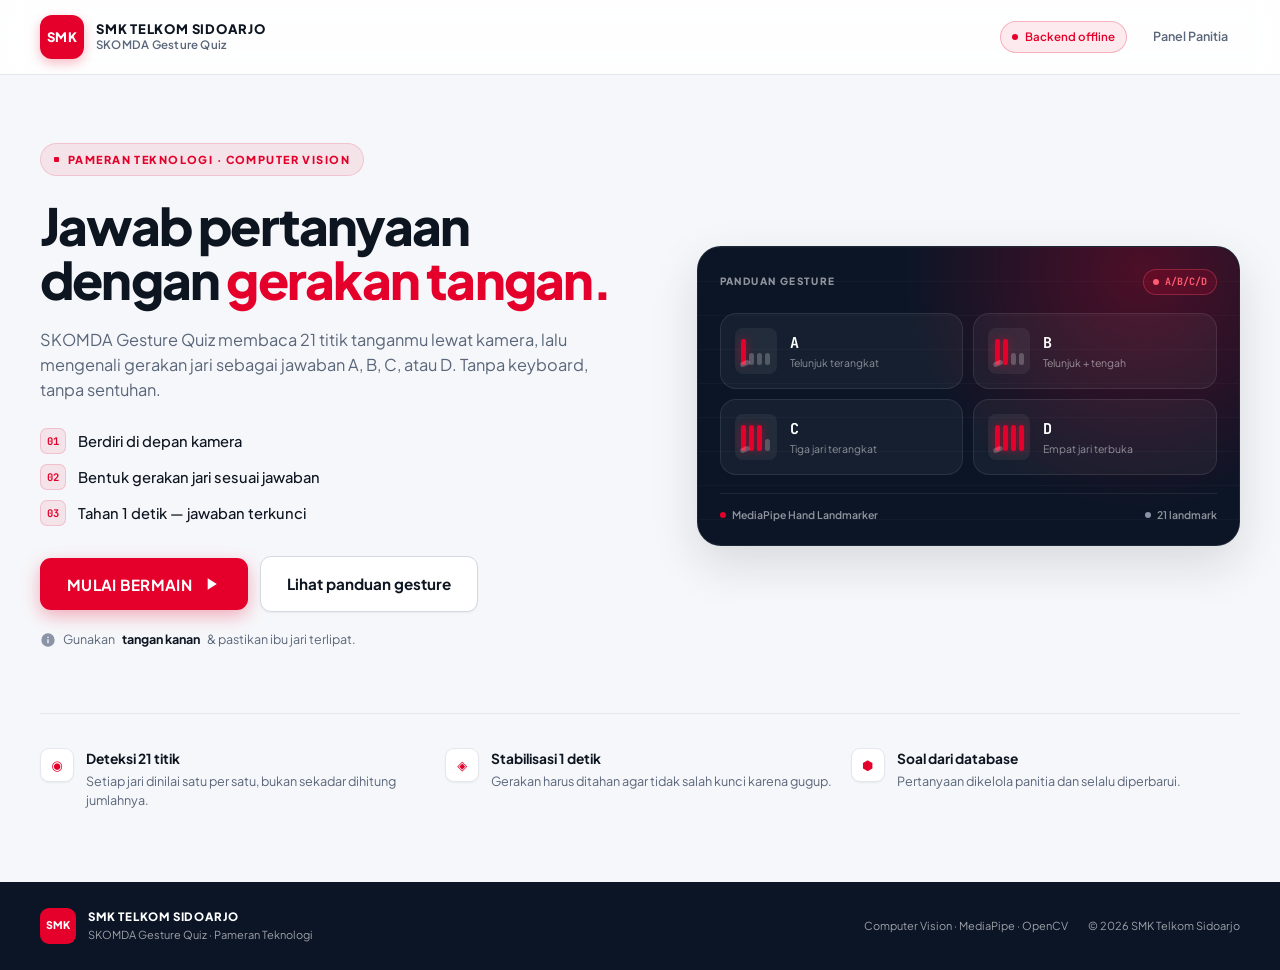
==== frontend/visitor/index.html @ 56c1bc7c "chore: titik aman awal — audit + fondasi repo - tambah .gitignore (venv, DB runtime, secret JWT, scr" ====
<!DOCTYPE html>
<html lang="id">
<head>
<meta charset="UTF-8" />
<meta name="viewport" content="width=device-width, initial-scale=1.0" />
<title>SKOMDA Gesture Quiz — SMK Telkom Sidoarjo</title>
<meta name="description" content="Kuis interaktif dengan gerakan tangan. SMK Telkom Sidoarjo." />
<link rel="preconnect" href="https://fonts.googleapis.com">
<link rel="preconnect" href="https://fonts.gstatic.com" crossorigin>
<link href="https://fonts.googleapis.com/css2?family=Plus+Jakarta+Sans:wght@400;500;600;700;800&family=JetBrains+Mono:wght@500;700&display=swap" rel="stylesheet">
<link rel="stylesheet" href="assets/css/main.css" />
</head>
<body>

<!-- ============ HEADER ============ -->
<header class="site-header">
  <div class="wrap header-inner">
    <a class="brand" href="#" onclick="return false;">
      <!-- Ganti assets/img/logo-sekolah.png dengan file logo resmi sekolah -->
      <span class="brand-mark" id="brandMark">
        <img src="assets/img/logo-sekolah.png" alt="Logo SMK Telkom Sidoarjo"
             onerror="this.remove();document.getElementById('brandMark').classList.add('is-empty')" />
        <span class="mark-fallback">SMK</span>
      </span>
      <span class="brand-text">
        <strong>SMK TELKOM SIDOARJO</strong>
        <em>SKOMDA Gesture Quiz</em>
      </span>
    </a>

    <div class="header-right">
      <span class="pill" id="apiPill"><i class="dot"></i><span id="apiPillText">Menghubungkan…</span></span>
      <a class="ghost-link" href="http://localhost:3000" target="_blank" rel="noopener">Panel Panitia</a>
    </div>
  </div>
</header>

<main>

  <!-- ============ LANDING ============ -->
  <section id="screen-landing" class="screen is-active">
    <div class="wrap hero">
      <div class="hero-copy">
        <span class="eyebrow"><i class="tick"></i> PAMERAN TEKNOLOGI · COMPUTER VISION</span>
        <h1>
          Jawab pertanyaan<br />
          dengan <span class="accent">gerakan tangan.</span>
        </h1>
        <p class="lede">
          SKOMDA Gesture Quiz membaca 21 titik tanganmu lewat kamera, lalu mengenali
          gerakan jari sebagai jawaban A, B, C, atau D. Tanpa keyboard, tanpa sentuhan.
        </p>

        <ul class="hero-points">
          <li><b>01</b> Berdiri di depan kamera</li>
          <li><b>02</b> Bentuk gerakan jari sesuai jawaban</li>
          <li><b>03</b> Tahan 1 detik — jawaban terkunci</li>
        </ul>

        <div class="hero-actions">
          <button class="btn btn-primary btn-lg" id="btnStart">
            <span>MULAI BERMAIN</span>
            <svg viewBox="0 0 24 24" width="20" height="20" aria-hidden="true"><path fill="currentColor" d="M8 5v14l11-7z"/></svg>
          </button>
          <a class="btn btn-ghost btn-lg" href="#panduan">Lihat panduan gesture</a>
        </div>

        <p class="hint-line">
          <svg viewBox="0 0 24 24" width="16" height="16" aria-hidden="true"><path fill="currentColor" d="M12 2a10 10 0 100 20 10 10 0 000-20zm1 15h-2v-6h2zm0-8h-2V7h2z"/></svg>
          Gunakan <strong>tangan kanan</strong> &amp; pastikan ibu jari terlipat.
        </p>
      </div>

      <div class="hero-visual" id="panduan">
        <div class="scan-card">
          <div class="scan-head">
            <span class="label">PANDUAN GESTURE</span>
            <span class="live-badge"><i class="dot"></i> A/B/C/D</span>
          </div>

          <div class="gesture-grid">
            <article class="gesture-card" data-letter="A">
              <div class="hand" aria-hidden="true">
                <span class="fingers">
                  <i class="f up"></i><i class="f"></i><i class="f"></i><i class="f"></i>
                </span>
                <span class="thumb"></span>
              </div>
              <div class="gesture-meta">
                <span class="letter">A</span>
                <span class="desc">Telunjuk terangkat</span>
              </div>
            </article>

            <article class="gesture-card" data-letter="B">
              <div class="hand" aria-hidden="true">
                <span class="fingers">
                  <i class="f up"></i><i class="f up"></i><i class="f"></i><i class="f"></i>
                </span>
                <span class="thumb"></span>
              </div>
              <div class="gesture-meta">
                <span class="letter">B</span>
                <span class="desc">Telunjuk + tengah</span>
              </div>
            </article>

            <article class="gesture-card" data-letter="C">
              <div class="hand" aria-hidden="true">
                <span class="fingers">
                  <i class="f up"></i><i class="f up"></i><i class="f up"></i><i class="f"></i>
                </span>
                <span class="thumb"></span>
              </div>
              <div class="gesture-meta">
                <span class="letter">C</span>
                <span class="desc">Tiga jari terangkat</span>
              </div>
            </article>

            <article class="gesture-card" data-letter="D">
              <div class="hand" aria-hidden="true">
                <span class="fingers">
                  <i class="f up"></i><i class="f up"></i><i class="f up"></i><i class="f up"></i>
                </span>
                <span class="thumb"></span>
              </div>
              <div class="gesture-meta">
                <span class="letter">D</span>
                <span class="desc">Empat jari terbuka</span>
              </div>
            </article>
          </div>

          <div class="scan-foot">
            <span><i class="dot dot-red"></i> MediaPipe Hand Landmarker</span>
            <span><i class="dot dot-dim"></i> 21 landmark</span>
          </div>
        </div>
      </div>
    </div>

    <div class="wrap feature-row">
      <div class="feature"><span class="fi">◉</span><div><b>Deteksi 21 titik</b><p>Setiap jari dinilai satu per satu, bukan sekadar dihitung jumlahnya.</p></div></div>
      <div class="feature"><span class="fi">◈</span><div><b>Stabilisasi 1 detik</b><p>Gerakan harus ditahan agar tidak salah kunci karena gugup.</p></div></div>
      <div class="feature"><span class="fi">⬢</span><div><b>Soal dari database</b><p>Pertanyaan dikelola panitia dan selalu diperbarui.</p></div></div>
    </div>
  </section>

  <!-- ============ GAME ============ -->
  <section id="screen-game" class="screen">
    <div class="wrap game-shell">
      <div class="game-bar">
        <div class="progress-block">
          <div class="progress-top">
            <span class="label">PROGRES</span>
            <span id="progressText" class="mono">1 / 5</span>
          </div>
          <div class="progress-track"><span id="progressBar"></span></div>
        </div>
        <div class="bar-stats">
          <div class="stat">
            <span class="label">SKOR</span>
            <strong id="scoreValue" class="mono">0</strong>
          </div>
          <div class="stat stat-timer">
            <span class="label">WAKTU</span>
            <strong id="timerValue" class="mono">30</strong>
            <div class="timer-ring"><svg viewBox="0 0 36 36"><circle class="ring-bg" cx="18" cy="18" r="15.5"/><circle id="ringFg" class="ring-fg" cx="18" cy="18" r="15.5"/></svg></div>
          </div>
        </div>
      </div>

      <div class="game-grid">
        <!-- CAMERA -->
        <div class="cam-col">
          <div class="cam-frame">
            <div class="cam-topbar">
              <span class="cam-label"><i class="dot dot-red"></i> KAMERA LANGSUNG</span>
              <span class="cam-fps mono" id="fpsLabel">—</span>
            </div>
            <div class="cam-stage">
              <img id="camStream" alt="Tampilan kamera dengan deteksi tangan" />
              <div class="cam-offline" id="camOffline">
                <div class="spinner"></div>
                <p id="camOfflineText">Menyiapkan kamera…</p>
              </div>
              <div class="cam-corners" aria-hidden="true"><i></i><i></i><i></i><i></i></div>
            </div>
            <div class="cam-foot">
              <div class="hold-meter">
                <span class="label">TAHAN GERAKAN</span>
                <div class="hold-track"><span id="holdBar"></span></div>
              </div>
              <div class="detected">
                <span class="label">TERBACA</span>
                <strong id="detectedGesture" class="mono">—</strong>
              </div>
            </div>
          </div>
          <p class="cam-note" id="camNote">Arahkan tangan kanan ke kamera, ibu jari terlipat.</p>
        </div>

        <!-- QUESTION -->
        <div class="quiz-col">
          <div class="question-card">
            <div class="q-head">
              <span class="chip" id="qKategori">KATEGORI</span>
              <span class="q-index mono" id="qIndex">SOAL 01</span>
            </div>
            <h2 id="qText">Menyiapkan pertanyaan…</h2>

            <div class="options" id="options">
              <button class="option" data-choice="A">
                <span class="opt-letter">A</span>
                <span class="opt-text">—</span>
                <span class="opt-key">1 jari</span>
              </button>
              <button class="option" data-choice="B">
                <span class="opt-letter">B</span>
                <span class="opt-text">—</span>
                <span class="opt-key">2 jari</span>
              </button>
              <button class="option" data-choice="C">
                <span class="opt-letter">C</span>
                <span class="opt-text">—</span>
                <span class="opt-key">3 jari</span>
              </button>
              <button class="option" data-choice="D">
                <span class="opt-letter">D</span>
                <span class="opt-text">—</span>
                <span class="opt-key">4 jari</span>
              </button>
            </div>

            <div class="q-foot">
              <button class="link-btn" id="btnManual">Kamera bermasalah? Jawab dengan klik</button>
              <button class="link-btn danger" id="btnQuit">Keluar</button>
            </div>
          </div>

          <div class="feedback" id="feedback" aria-live="polite">
            <div class="fb-icon" id="fbIcon">✓</div>
            <div class="fb-body">
              <strong id="fbTitle">Benar!</strong>
              <p id="fbText">Jawaban benar A.</p>
            </div>
            <div class="fb-points mono" id="fbPoints">+10</div>
          </div>
        </div>
      </div>
    </div>
  </section>

  <!-- ============ RESULT ============ -->
  <section id="screen-result" class="screen">
    <div class="wrap result-wrap">
      <div class="result-card">
        <span class="eyebrow"><i class="tick"></i> PERMAINAN SELESAI</span>
        <div class="score-ring">
          <svg viewBox="0 0 120 120">
            <circle class="sr-bg" cx="60" cy="60" r="52"/>
            <circle id="srFg" class="sr-fg" cx="60" cy="60" r="52"/>
          </svg>
          <div class="score-ring-inner">
            <strong id="resSkor" class="mono">0</strong>
            <span>poin</span>
          </div>
        </div>
        <h2 id="resPredikat">Sempurna</h2>
        <p id="resPesan" class="res-pesan">Luar biasa!</p>

        <div class="res-stats">
          <div><span class="label">BENAR</span><strong id="resBenar" class="mono">0</strong></div>
          <div><span class="label">SALAH</span><strong id="resSalah" class="mono">0</strong></div>
          <div><span class="label">AKURASI</span><strong id="resPersen" class="mono">0%</strong></div>
        </div>

        <div class="res-list" id="resList"></div>

        <div class="res-actions">
          <button class="btn btn-primary btn-lg" id="btnReplay">MAIN LAGI</button>
          <button class="btn btn-ghost btn-lg" id="btnHome">Kembali ke Beranda</button>
        </div>
        <p class="res-foot">Terima kasih sudah mencoba teknologi Computer Vision SMK Telkom Sidoarjo.</p>
      </div>
    </div>
  </section>

</main>

<!-- ============ FOOTER ============ -->
<footer class="site-footer">
  <div class="wrap footer-inner">
    <div class="footer-brand">
      <span class="footer-mark">SMK</span>
      <div>
        <strong>SMK TELKOM SIDOARJO</strong>
        <p>SKOMDA Gesture Quiz · Pameran Teknologi</p>
      </div>
    </div>
    <div class="footer-meta">
      <span>Computer Vision · MediaPipe · OpenCV</span>
      <span id="footerYear">© 2026</span>
    </div>
  </div>
</footer>

<div class="toast" id="toast" role="status"></div>

<!-- Konfigurasi API dari server statis (scripts/serve_frontend.py).
     Bila file ini tidak tersedia (mis. dibuka via file://), app.js
     memakai http://localhost:8000 sebagai default. -->
<script src="config.js"></script>
<script src="assets/js/app.js"></script>
</body>
</html>
---- frontend/visitor/assets/css/main.css ----
/* =========================================================================
   SKOMDA GESTURE QUIZ — Visitor Panel
   Identitas visual: Modern Telkom School Technology
   Merah Telkom #E4002B · Navy #0B1526 · Putih
   ========================================================================= */

:root {
  --red: #e4002b;
  --red-600: #c00024;
  --red-300: #ff5c72;
  --red-tint: rgba(228, 0, 43, 0.08);
  --navy: #0b1526;
  --navy-800: #101d33;
  --navy-700: #16243d;
  --ink: #0d1521;
  --slate: #5a6679;
  --slate-400: #8a94a6;
  --line: #e4e7ee;
  --line-strong: #d3d8e2;
  --bg: #f6f7fa;
  --white: #ffffff;
  --ok: #12a150;
  --ok-tint: rgba(18, 161, 80, 0.1);
  --warn: #d97706;
  --radius-s: 10px;
  --radius: 16px;
  --radius-l: 24px;
  --shadow-sm: 0 1px 2px rgba(13, 21, 33, 0.06);
  --shadow: 0 4px 16px rgba(13, 21, 33, 0.07);
  --shadow-lg: 0 18px 48px rgba(13, 21, 33, 0.13);
  --sans: "Plus Jakarta Sans", system-ui, -apple-system, "Segoe UI", sans-serif;
  --mono: "JetBrains Mono", ui-monospace, "Cascadia Code", monospace;
  --ease: cubic-bezier(0.22, 1, 0.36, 1);
}

* { box-sizing: border-box; margin: 0; padding: 0; }

html { scroll-behavior: smooth; }

body {
  font-family: var(--sans);
  background: var(--bg);
  color: var(--ink);
  line-height: 1.55;
  -webkit-font-smoothing: antialiased;
  min-height: 100vh;
  display: flex;
  flex-direction: column;
}

.wrap { width: min(1200px, calc(100% - 48px)); margin-inline: auto; }
.mono { font-family: var(--mono); font-variant-numeric: tabular-nums; }

/* ---------------------------------------------------------------- header */
.site-header {
  position: sticky; top: 0; z-index: 50;
  background: rgba(255, 255, 255, 0.88);
  backdrop-filter: blur(14px);
  border-bottom: 1px solid var(--line);
}
.header-inner {
  height: 74px; display: flex; align-items: center; justify-content: space-between; gap: 16px;
}
.brand { display: flex; align-items: center; gap: 12px; text-decoration: none; color: inherit; }

.brand-mark {
  position: relative;
  width: 44px; height: 44px; border-radius: 12px;
  background: var(--red);
  display: grid; place-items: center;
  overflow: hidden; flex: none;
  box-shadow: 0 4px 12px rgba(228, 0, 43, 0.28);
}
.brand-mark img { width: 100%; height: 100%; object-fit: contain; background: #fff; }
.brand-mark .mark-fallback {
  font-weight: 800; font-size: 13px; letter-spacing: 0.02em; color: #fff;
}
.brand-mark:not(.is-empty) .mark-fallback { display: none; }
.brand-mark.is-empty img { display: none; }

.brand-text { display: flex; flex-direction: column; line-height: 1.2; }
.brand-text strong { font-size: 13px; font-weight: 800; letter-spacing: 0.06em; }
.brand-text em {
  font-style: normal; font-size: 11.5px; color: var(--slate); font-weight: 600;
  letter-spacing: 0.02em;
}

.header-right { display: flex; align-items: center; gap: 14px; }
.pill {
  display: inline-flex; align-items: center; gap: 7px;
  font-size: 11.5px; font-weight: 600; color: var(--slate);
  background: var(--bg); border: 1px solid var(--line);
  padding: 6px 11px; border-radius: 999px;
}
.pill.is-ok { color: var(--ok); border-color: rgba(18, 161, 80, 0.3); background: var(--ok-tint); }
.pill.is-bad { color: var(--red); border-color: rgba(228, 0, 43, 0.25); background: var(--red-tint); }
.dot { width: 6px; height: 6px; border-radius: 50%; background: currentColor; flex: none; }
.pill.is-ok .dot { animation: pulse 2s var(--ease) infinite; }
.dot-red { color: var(--red); background: var(--red); }
.dot-dim { color: var(--slate-400); background: var(--slate-400); }

.ghost-link {
  font-size: 12.5px; font-weight: 600; color: var(--slate); text-decoration: none;
  padding: 7px 12px; border-radius: 8px; transition: 0.18s;
}
.ghost-link:hover { color: var(--red); background: var(--red-tint); }

@keyframes pulse { 0%, 100% { opacity: 1; } 50% { opacity: 0.35; } }

/* ---------------------------------------------------------------- screens */
main { flex: 1; }
.screen { display: none; padding: 56px 0 72px; }
.screen.is-active { display: block; animation: screenIn 0.45s var(--ease) both; }
@keyframes screenIn {
  from { opacity: 0; transform: translateY(14px); }
  to { opacity: 1; transform: none; }
}

/* ---------------------------------------------------------------- hero */
.hero {
  display: grid; grid-template-columns: 1.05fr 0.95fr;
  gap: 56px; align-items: center; padding-top: 12px;
}
.eyebrow {
  display: inline-flex; align-items: center; gap: 9px;
  font-size: 11px; font-weight: 800; letter-spacing: 0.13em;
  color: var(--red); text-transform: uppercase;
  background: var(--red-tint); border: 1px solid rgba(228, 0, 43, 0.14);
  padding: 7px 13px; border-radius: 999px; margin-bottom: 22px;
}
.tick { width: 5px; height: 5px; border-radius: 1px; background: var(--red); display: inline-block; }

.hero h1 {
  font-size: clamp(2.3rem, 4vw, 3.55rem);
  line-height: 1.06; letter-spacing: -0.035em; font-weight: 800;
  margin-bottom: 20px;
}
.hero h1 .accent { color: var(--red); }
.lede { font-size: 1.02rem; color: var(--slate); max-width: 47ch; }

.hero-points { list-style: none; display: grid; gap: 10px; margin: 26px 0 30px; }
.hero-points li {
  display: flex; align-items: center; gap: 12px;
  font-size: 0.92rem; font-weight: 500; color: var(--ink);
}
.hero-points b {
  font-family: var(--mono); font-size: 10.5px; font-weight: 700;
  color: var(--red); background: var(--red-tint);
  border: 1px solid rgba(228, 0, 43, 0.16);
  width: 26px; height: 26px; border-radius: 7px;
  display: grid; place-items: center; flex: none;
}

.hero-actions { display: flex; flex-wrap: wrap; gap: 12px; align-items: center; }

.btn {
  display: inline-flex; align-items: center; justify-content: center; gap: 9px;
  font-family: var(--sans); font-size: 0.9rem; font-weight: 700;
  padding: 12px 20px; border-radius: 11px; border: 1px solid transparent;
  cursor: pointer; text-decoration: none; transition: transform 0.15s var(--ease), box-shadow 0.2s, background 0.2s;
  white-space: nowrap;
}
.btn:active { transform: translateY(1px) scale(0.995); }
.btn-lg { padding: 15px 26px; font-size: 0.95rem; }
.btn-primary {
  background: var(--red); color: #fff;
  box-shadow: 0 6px 18px rgba(228, 0, 43, 0.3);
  letter-spacing: 0.02em;
}
.btn-primary:hover { background: var(--red-600); box-shadow: 0 8px 24px rgba(228, 0, 43, 0.36); }
.btn-primary:disabled { background: var(--slate-400); box-shadow: none; cursor: not-allowed; }
.btn-ghost {
  background: var(--white); color: var(--ink); border-color: var(--line-strong);
  box-shadow: var(--shadow-sm);
}
.btn-ghost:hover { border-color: var(--red); color: var(--red); }

.hint-line {
  display: flex; align-items: center; gap: 7px;
  font-size: 12.5px; color: var(--slate); margin-top: 18px;
}
.hint-line svg { color: var(--slate-400); flex: none; }
.hint-line strong { color: var(--ink); font-weight: 700; }

/* ---------------------------------------------------- gesture scan card */
.scan-card {
  background: var(--navy);
  border-radius: var(--radius-l);
  padding: 22px;
  color: #fff;
  box-shadow: var(--shadow-lg);
  position: relative; overflow: hidden;
  border: 1px solid rgba(255, 255, 255, 0.07);
}
.scan-card::before {
  content: ""; position: absolute; inset: 0;
  background:
    radial-gradient(circle at 82% 8%, rgba(228, 0, 43, 0.3), transparent 46%),
    linear-gradient(rgba(255, 255, 255, 0.028) 1px, transparent 1px) 0 0 / 100% 34px;
  pointer-events: none;
}
.scan-head, .scan-foot {
  display: flex; align-items: center; justify-content: space-between;
  position: relative; z-index: 1;
}
.label {
  font-size: 10px; font-weight: 800; letter-spacing: 0.14em;
  color: var(--slate-400); text-transform: uppercase;
}
.scan-head .label, .scan-foot { color: rgba(255, 255, 255, 0.55); }
.live-badge {
  display: inline-flex; align-items: center; gap: 6px;
  font-family: var(--mono); font-size: 10px; font-weight: 700;
  color: var(--red-300);
  background: rgba(228, 0, 43, 0.16);
  border: 1px solid rgba(255, 92, 114, 0.3);
  padding: 4px 9px; border-radius: 999px;
}

.gesture-grid {
  display: grid; grid-template-columns: 1fr 1fr; gap: 10px;
  margin: 18px 0; position: relative; z-index: 1;
}
.gesture-card {
  background: rgba(255, 255, 255, 0.045);
  border: 1px solid rgba(255, 255, 255, 0.09);
  border-radius: var(--radius);
  padding: 14px;
  display: flex; align-items: center; gap: 13px;
  transition: 0.2s var(--ease);
}
.gesture-card:hover {
  background: rgba(255, 255, 255, 0.08);
  border-color: rgba(228, 0, 43, 0.4);
  transform: translateY(-2px);
}

/* Ikon tangan digambar dengan CSS: 4 batang jari + ibu jari terlipat */
.hand {
  width: 42px; height: 46px; position: relative; flex: none;
  border-radius: 8px; background: rgba(255, 255, 255, 0.06);
  display: grid; place-items: center;
}
.fingers {
  display: flex; align-items: flex-end; gap: 3px; height: 28px;
}
.f {
  width: 5px; height: 12px; border-radius: 3px;
  background: rgba(255, 255, 255, 0.22);
  transition: 0.2s var(--ease);
}
.f.up { height: 26px; background: var(--red); box-shadow: 0 0 8px rgba(228, 0, 43, 0.55); }
.thumb {
  position: absolute; left: 5px; bottom: 8px;
  width: 10px; height: 5px; border-radius: 3px;
  background: rgba(255, 255, 255, 0.22);
  transform: rotate(-24deg);
}

.gesture-meta { display: flex; flex-direction: column; gap: 1px; min-width: 0; }
.gesture-meta .letter {
  font-family: var(--mono); font-size: 15px; font-weight: 700; color: #fff;
}
.gesture-meta .desc {
  font-size: 10.5px; color: rgba(255, 255, 255, 0.5); line-height: 1.3;
}

.scan-foot {
  border-top: 1px solid rgba(255, 255, 255, 0.08);
  padding-top: 13px; font-size: 10.5px; font-weight: 600;
}
.scan-foot span { display: inline-flex; align-items: center; gap: 6px; }

/* --------------------------------------------------------------- features */
.feature-row {
  display: grid; grid-template-columns: repeat(3, 1fr); gap: 16px;
  margin-top: 64px; padding-top: 34px; border-top: 1px solid var(--line);
}
.feature { display: flex; gap: 12px; align-items: flex-start; }
.fi {
  width: 34px; height: 34px; border-radius: 9px; flex: none;
  display: grid; place-items: center;
  background: var(--white); border: 1px solid var(--line);
  color: var(--red); font-size: 13px;
  box-shadow: var(--shadow-sm);
}
.feature b { display: block; font-size: 0.86rem; font-weight: 700; margin-bottom: 2px; }
.feature p { font-size: 0.79rem; color: var(--slate); line-height: 1.5; }

/* ------------------------------------------------------------------ game */
.game-shell { max-width: 1180px; }
.game-bar {
  display: flex; align-items: center; justify-content: space-between; gap: 28px;
  background: var(--white); border: 1px solid var(--line);
  border-radius: var(--radius); padding: 14px 22px; margin-bottom: 18px;
  box-shadow: var(--shadow-sm);
}
.progress-block { flex: 1; min-width: 0; }
.progress-top { display: flex; justify-content: space-between; margin-bottom: 7px; }
.progress-top .mono { font-size: 11.5px; font-weight: 700; color: var(--slate); }
.progress-track {
  height: 6px; background: var(--line); border-radius: 999px; overflow: hidden;
}
.progress-track span {
  display: block; height: 100%; width: 20%;
  background: var(--red); border-radius: 999px;
  transition: width 0.5s var(--ease);
}

.bar-stats { display: flex; align-items: center; gap: 26px; flex: none; }
.stat { display: flex; flex-direction: column; }
.stat .label { margin-bottom: 1px; }
.stat strong { font-size: 1.25rem; font-weight: 700; line-height: 1.1; }
.stat-timer { align-items: center; position: relative; }
.stat-timer strong { font-size: 1.05rem; }
.timer-ring { width: 44px; height: 44px; position: absolute; right: -56px; top: -2px; }
.timer-ring svg { width: 100%; height: 100%; transform: rotate(-90deg); }
.ring-bg { fill: none; stroke: var(--line); stroke-width: 3; }
.ring-fg {
  fill: none; stroke: var(--red); stroke-width: 3; stroke-linecap: round;
  stroke-dasharray: 97.4; stroke-dashoffset: 0;
  transition: stroke-dashoffset 0.9s linear, stroke 0.3s;
}
.stat-timer.is-low strong { color: var(--red); }
.stat-timer.is-low .ring-fg { stroke: var(--red); animation: pulse 0.9s infinite; }

.game-grid {
  display: grid; grid-template-columns: 1fr 1.02fr; gap: 18px; align-items: start;
}

/* camera */
.cam-frame {
  background: var(--navy); border-radius: var(--radius-l);
  padding: 12px; box-shadow: var(--shadow-lg);
  border: 1px solid rgba(255, 255, 255, 0.07);
}
.cam-topbar {
  display: flex; justify-content: space-between; align-items: center;
  padding: 2px 6px 10px;
}
.cam-label {
  display: inline-flex; align-items: center; gap: 7px;
  font-size: 10px; font-weight: 800; letter-spacing: 0.12em;
  color: rgba(255, 255, 255, 0.62);
}
.cam-label .dot { animation: pulse 1.8s infinite; }
.cam-fps { font-size: 10.5px; color: rgba(255, 255, 255, 0.42); font-weight: 700; }

.cam-stage {
  position: relative; aspect-ratio: 4 / 3; background: #060c16;
  border-radius: 14px; overflow: hidden;
}
.cam-stage img { width: 100%; height: 100%; object-fit: cover; display: block; }

.cam-offline {
  position: absolute; inset: 0; display: grid; place-content: center; justify-items: center;
  gap: 14px; background: #060c16; color: rgba(255, 255, 255, 0.6);
  font-size: 12.5px; text-align: center; padding: 20px;
}
.cam-offline.is-hidden { display: none; }
.spinner {
  width: 30px; height: 30px; border-radius: 50%;
  border: 2.5px solid rgba(255, 255, 255, 0.14);
  border-top-color: var(--red);
  animation: spin 0.9s linear infinite;
}
@keyframes spin { to { transform: rotate(360deg); } }

.cam-corners i {
  position: absolute; width: 22px; height: 22px;
  border: 2px solid rgba(228, 0, 43, 0.75); pointer-events: none;
}
.cam-corners i:nth-child(1) { top: 12px; left: 12px; border-right: 0; border-bottom: 0; border-radius: 6px 0 0 0; }
.cam-corners i:nth-child(2) { top: 12px; right: 12px; border-left: 0; border-bottom: 0; border-radius: 0 6px 0 0; }
.cam-corners i:nth-child(3) { bottom: 12px; left: 12px; border-right: 0; border-top: 0; border-radius: 0 0 0 6px; }
.cam-corners i:nth-child(4) { bottom: 12px; right: 12px; border-left: 0; border-top: 0; border-radius: 0 0 6px 0; }

.cam-foot {
  display: flex; align-items: center; justify-content: space-between; gap: 16px;
  padding: 12px 6px 2px;
}
.hold-meter { flex: 1; }
.hold-meter .label { color: rgba(255, 255, 255, 0.42); }
.hold-track {
  height: 5px; background: rgba(255, 255, 255, 0.12); border-radius: 999px;
  margin-top: 6px; overflow: hidden;
}
.hold-track span {
  display: block; height: 100%; width: 0%; border-radius: 999px;
  background: var(--red); transition: width 0.1s linear;
}
.detected { text-align: right; flex: none; }
.detected .label { color: rgba(255, 255, 255, 0.42); display: block; }
.detected strong { font-size: 1.3rem; color: #fff; line-height: 1.2; }
.detected strong.is-live { color: var(--red-300); }
.cam-note { font-size: 11.5px; color: var(--slate); margin-top: 10px; text-align: center; }

/* question */
.quiz-col { display: flex; flex-direction: column; gap: 14px; }
.question-card {
  background: var(--white); border: 1px solid var(--line);
  border-radius: var(--radius-l); padding: 26px;
  box-shadow: var(--shadow);
}
.q-head { display: flex; align-items: center; justify-content: space-between; margin-bottom: 15px; }
.chip {
  font-size: 10px; font-weight: 800; letter-spacing: 0.1em;
  color: var(--red); background: var(--red-tint);
  border: 1px solid rgba(228, 0, 43, 0.15);
  padding: 5px 10px; border-radius: 6px; text-transform: uppercase;
}
.q-index { font-size: 10.5px; font-weight: 700; color: var(--slate-400); letter-spacing: 0.1em; }
.question-card h2 {
  font-size: 1.24rem; font-weight: 700; line-height: 1.36;
  letter-spacing: -0.015em; margin-bottom: 22px; min-height: 2.7em;
}

.options { display: grid; gap: 9px; }
.option {
  display: flex; align-items: center; gap: 13px;
  width: 100%; text-align: left;
  background: var(--white); border: 1.5px solid var(--line);
  border-radius: var(--radius-s); padding: 13px 15px;
  font-family: var(--sans); font-size: 0.9rem; font-weight: 500; color: var(--ink);
  cursor: default; transition: 0.18s var(--ease);
}
.opt-letter {
  width: 27px; height: 27px; flex: none; border-radius: 7px;
  background: var(--bg); border: 1px solid var(--line);
  display: grid; place-items: center;
  font-family: var(--mono); font-size: 12px; font-weight: 700; color: var(--slate);
  transition: 0.18s;
}
.opt-text { flex: 1; line-height: 1.4; }
.opt-key {
  font-family: var(--mono); font-size: 9.5px; font-weight: 700;
  color: var(--slate-400); background: var(--bg);
  padding: 3px 7px; border-radius: 5px; flex: none;
}

.option.is-locked { border-color: var(--red); background: var(--red-tint); }
.option.is-locked .opt-letter { background: var(--red); border-color: var(--red); color: #fff; }
.option.is-correct { border-color: var(--ok); background: var(--ok-tint); }
.option.is-correct .opt-letter { background: var(--ok); border-color: var(--ok); color: #fff; }
.option.is-wrong { border-color: var(--red); background: var(--red-tint); }
.option.is-wrong .opt-letter { background: var(--red); border-color: var(--red); color: #fff; }
.option.is-dim { opacity: 0.45; }
.option.is-clickable { cursor: pointer; }
.option.is-clickable:hover { border-color: var(--red); transform: translateX(2px); }

.q-foot {
  display: flex; justify-content: space-between; align-items: center;
  margin-top: 18px; padding-top: 14px; border-top: 1px solid var(--line);
  gap: 12px; flex-wrap: wrap;
}
.link-btn {
  background: none; border: 0; padding: 0;
  font-family: var(--sans); font-size: 11.5px; font-weight: 600;
  color: var(--slate); cursor: pointer; text-decoration: underline;
  text-underline-offset: 3px; text-decoration-color: var(--line-strong);
  transition: 0.15s;
}
.link-btn:hover { color: var(--red); }
.link-btn.danger:hover { color: var(--red); }

/* feedback */
.feedback {
  display: none; align-items: center; gap: 14px;
  background: var(--white); border: 1px solid var(--line);
  border-left: 3px solid var(--ok);
  border-radius: var(--radius); padding: 15px 18px;
  box-shadow: var(--shadow-sm);
}
.feedback.is-show { display: flex; animation: fbIn 0.35s var(--ease) both; }
.feedback.is-wrong { border-left-color: var(--red); }
@keyframes fbIn { from { opacity: 0; transform: translateY(8px); } to { opacity: 1; transform: none; } }
.fb-icon {
  width: 32px; height: 32px; border-radius: 50%; flex: none;
  display: grid; place-items: center;
  background: var(--ok-tint); color: var(--ok);
  font-weight: 800; font-size: 15px;
}
.feedback.is-wrong .fb-icon { background: var(--red-tint); color: var(--red); }
.fb-body { flex: 1; }
.fb-body strong { display: block; font-size: 0.9rem; font-weight: 700; }
.fb-body p { font-size: 0.8rem; color: var(--slate); }
.fb-points {
  font-size: 0.95rem; font-weight: 700; color: var(--ok); flex: none;
}
.feedback.is-wrong .fb-points { color: var(--slate-400); }

/* ---------------------------------------------------------------- result */
.result-wrap { display: grid; place-items: center; }
.result-card {
  background: var(--white); border: 1px solid var(--line);
  border-radius: var(--radius-l); padding: 42px;
  box-shadow: var(--shadow-lg);
  width: min(620px, 100%); text-align: center;
}
.result-card .eyebrow { margin-bottom: 26px; }
.score-ring { position: relative; width: 132px; height: 132px; margin: 0 auto 20px; }
.score-ring svg { width: 100%; height: 100%; transform: rotate(-90deg); }
.sr-bg { fill: none; stroke: var(--line); stroke-width: 7; }
.sr-fg {
  fill: none; stroke: var(--red); stroke-width: 7; stroke-linecap: round;
  stroke-dasharray: 326.7; stroke-dashoffset: 326.7;
  transition: stroke-dashoffset 1.1s var(--ease);
}
.score-ring-inner {
  position: absolute; inset: 0; display: grid; place-content: center; gap: 0;
}
.score-ring-inner strong { font-size: 2.1rem; font-weight: 700; line-height: 1; }
.score-ring-inner span { font-size: 10px; font-weight: 700; letter-spacing: 0.16em; color: var(--slate-400); text-transform: uppercase; }

.result-card h2 { font-size: 1.6rem; font-weight: 800; letter-spacing: -0.02em; margin-bottom: 4px; }
.res-pesan { color: var(--slate); font-size: 0.9rem; margin-bottom: 26px; }

.res-stats {
  display: grid; grid-template-columns: repeat(3, 1fr);
  border: 1px solid var(--line); border-radius: var(--radius);
  overflow: hidden; margin-bottom: 22px;
}
.res-stats > div {
  padding: 14px 10px; display: flex; flex-direction: column; gap: 2px;
  border-right: 1px solid var(--line);
}
.res-stats > div:last-child { border-right: 0; }
.res-stats strong { font-size: 1.2rem; font-weight: 700; }

.res-list { display: grid; gap: 6px; text-align: left; margin-bottom: 26px; max-height: 220px; overflow-y: auto; }
.res-item {
  display: flex; align-items: center; gap: 10px;
  font-size: 0.78rem; padding: 8px 12px;
  border-radius: 8px; background: var(--bg);
}
.res-item .mark {
  width: 17px; height: 17px; border-radius: 50%; flex: none;
  display: grid; place-items: center; font-size: 9.5px; font-weight: 800;
  background: var(--ok-tint); color: var(--ok);
}
.res-item.is-wrong .mark { background: var(--red-tint); color: var(--red); }
.res-item .txt { flex: 1; overflow: hidden; text-overflow: ellipsis; white-space: nowrap; }
.res-item .ab { font-family: var(--mono); font-size: 9.5px; font-weight: 700; color: var(--slate-400); }

.res-actions { display: flex; gap: 10px; justify-content: center; flex-wrap: wrap; }
.res-foot { font-size: 11px; color: var(--slate-400); margin-top: 22px; }

/* ---------------------------------------------------------------- footer */
.site-footer { background: var(--navy); color: rgba(255, 255, 255, 0.6); margin-top: auto; }
.footer-inner {
  display: flex; align-items: center; justify-content: space-between;
  padding: 26px 0; gap: 20px; flex-wrap: wrap;
}
.footer-brand { display: flex; align-items: center; gap: 12px; }
.footer-mark {
  width: 36px; height: 36px; border-radius: 9px; flex: none;
  background: var(--red); color: #fff;
  display: grid; place-items: center;
  font-size: 10.5px; font-weight: 800;
}
.footer-brand strong { display: block; color: #fff; font-size: 11.5px; font-weight: 800; letter-spacing: 0.07em; }
.footer-brand p { font-size: 11px; }
.footer-meta { display: flex; gap: 20px; font-size: 11px; }

/* ----------------------------------------------------------------- toast */
.toast {
  position: fixed; bottom: 26px; left: 50%; transform: translate(-50%, 20px);
  background: var(--navy); color: #fff;
  font-size: 12.5px; font-weight: 600;
  padding: 12px 20px; border-radius: 10px;
  box-shadow: var(--shadow-lg);
  opacity: 0; pointer-events: none;
  transition: 0.3s var(--ease);
  z-index: 100; max-width: 90vw; text-align: center;
}
.toast.is-show { opacity: 1; transform: translate(-50%, 0); }
.toast.is-error { background: var(--red); }

/* -------------------------------------------------------------- responsive */
@media (max-width: 1024px) {
  .hero { grid-template-columns: 1fr; gap: 38px; }
  .game-grid { grid-template-columns: 1fr; }
  .feature-row { grid-template-columns: 1fr; gap: 20px; margin-top: 44px; }
  .game-bar { flex-direction: column; align-items: stretch; gap: 14px; }
  .bar-stats { justify-content: space-between; }
}

@media (max-width: 720px) {
  .wrap { width: calc(100% - 32px); }
  .screen { padding: 34px 0 48px; }
  .header-inner { height: 64px; }
  .brand-text strong { font-size: 11px; }
  .brand-text em { font-size: 10px; }
  .ghost-link { display: none; }
  .pill { font-size: 10px; padding: 5px 9px; }
  .hero h1 { font-size: 1.95rem; }
  .lede { font-size: 0.92rem; }
  .hero-actions .btn { width: 100%; }
  .gesture-grid { grid-template-columns: 1fr; }
  .question-card { padding: 20px; }
  .question-card h2 { font-size: 1.06rem; }
  .opt-key { display: none; }
  .option { padding: 12px; font-size: 0.85rem; }
  .cam-foot { flex-direction: column; align-items: stretch; gap: 10px; }
  .detected { text-align: left; }
  .result-card { padding: 28px 20px; }
  .res-stats { grid-template-columns: repeat(3, 1fr); }
  .res-stats > div { padding: 11px 6px; }
  .res-stats strong { font-size: 1rem; }
  .footer-inner { flex-direction: column; align-items: flex-start; }
  .timer-ring { right: -50px; }
  .stat-timer { margin-right: 50px; }
}

@media (prefers-reduced-motion: reduce) {
  *, *::before, *::after { animation-duration: 0.01ms !important; transition-duration: 0.01ms !important; }
}
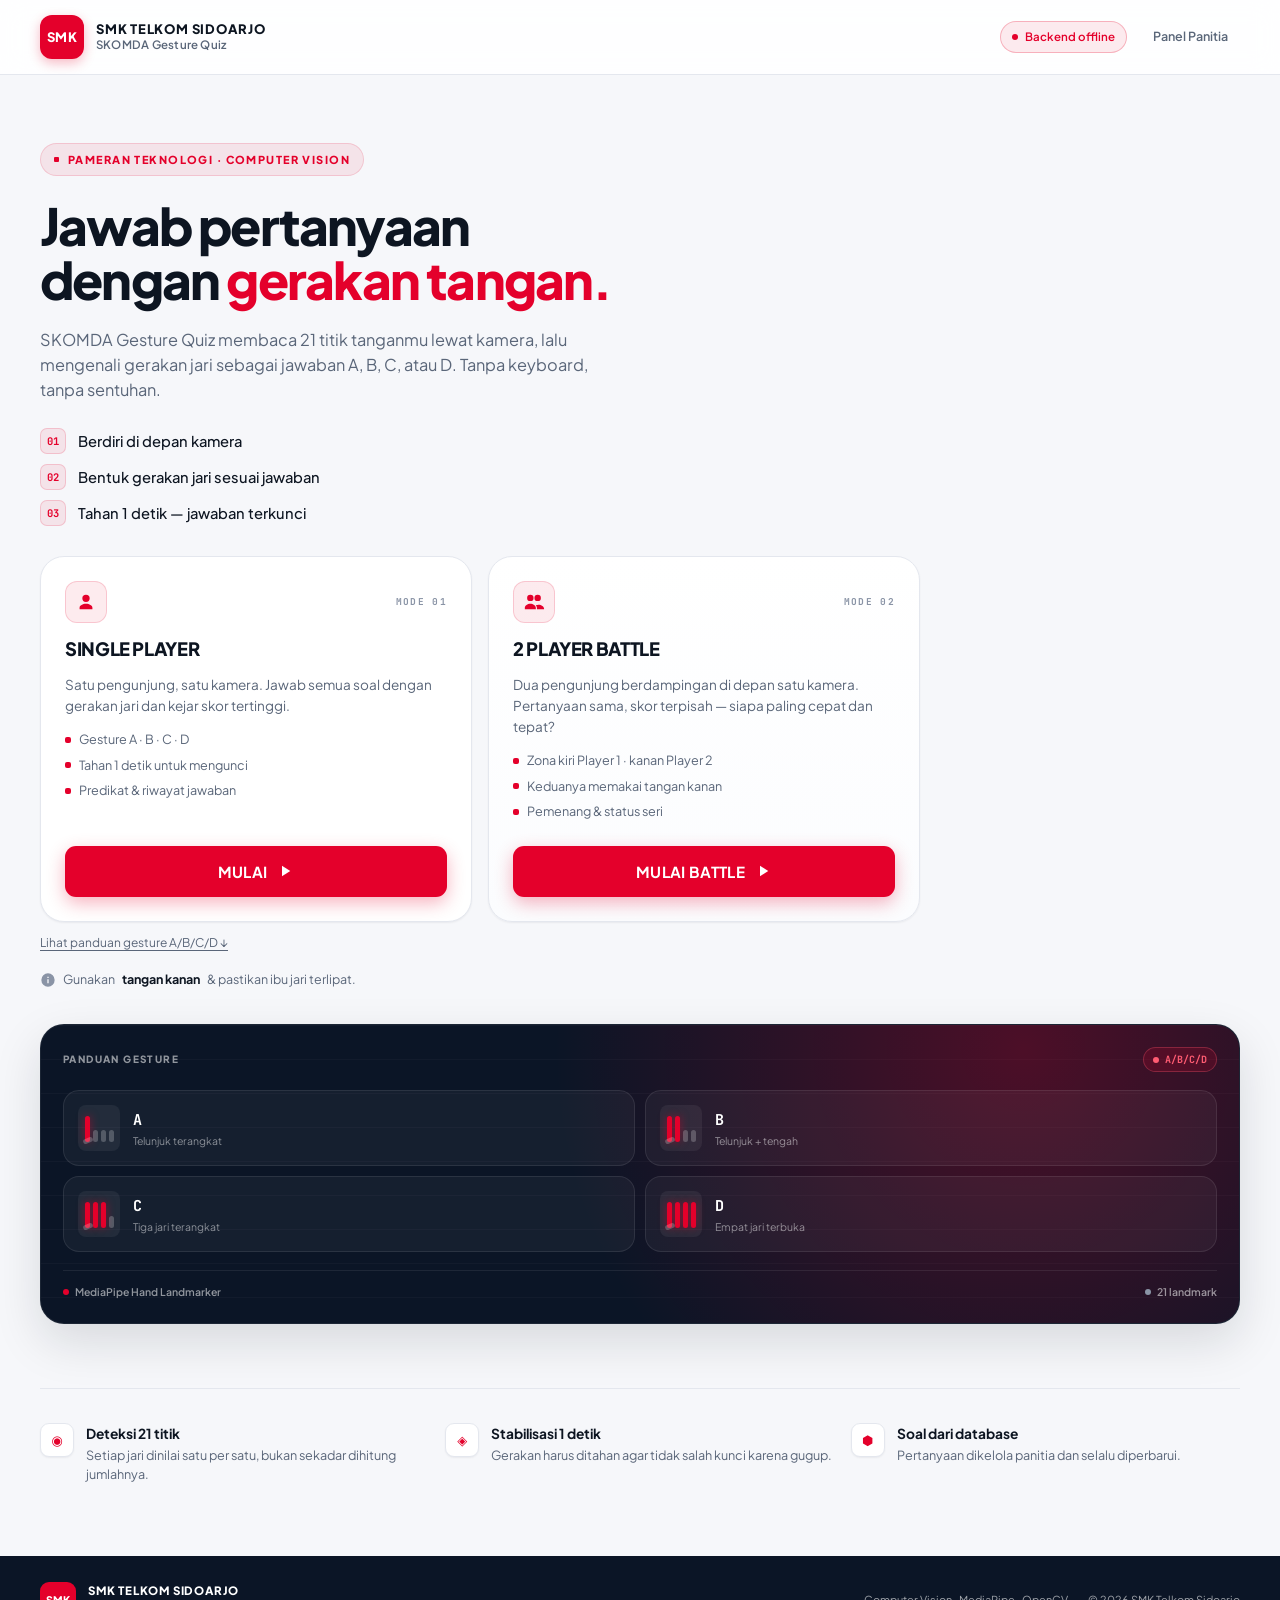
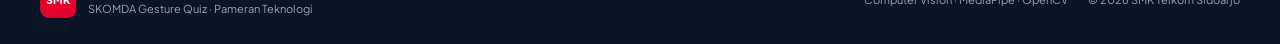
==== commit 4ea4918f: "penambahan mode 2 players" ====
--- a/frontend/visitor/index.html
+++ b/frontend/visitor/index.html
@@ -9,6 +9,7 @@
 <link rel="preconnect" href="https://fonts.gstatic.com" crossorigin>
 <link href="https://fonts.googleapis.com/css2?family=Plus+Jakarta+Sans:wght@400;500;600;700;800&family=JetBrains+Mono:wght@500;700&display=swap" rel="stylesheet">
 <link rel="stylesheet" href="assets/css/main.css" />
+<link rel="stylesheet" href="assets/css/multiplayer.css" />
 </head>
 <body>
 
@@ -57,13 +58,51 @@
           <li><b>03</b> Tahan 1 detik — jawaban terkunci</li>
         </ul>
 
-        <div class="hero-actions">
-          <button class="btn btn-primary btn-lg" id="btnStart">
-            <span>MULAI BERMAIN</span>
-            <svg viewBox="0 0 24 24" width="20" height="20" aria-hidden="true"><path fill="currentColor" d="M8 5v14l11-7z"/></svg>
-          </button>
-          <a class="btn btn-ghost btn-lg" href="#panduan">Lihat panduan gesture</a>
-        </div>
+        <div class="mode-picker">
+          <article class="mode-card">
+            <div class="mode-card-head">
+              <span class="mode-icon" aria-hidden="true">
+                <svg viewBox="0 0 24 24" width="22" height="22"><path fill="currentColor" d="M12 12a4 4 0 100-8 4 4 0 000 8zm0 2c-3.6 0-7 1.9-7 4.2V20h14v-1.8c0-2.3-3.4-4.2-7-4.2z"/></svg>
+              </span>
+              <span class="mode-tag">MODE 01</span>
+            </div>
+            <h3>SINGLE PLAYER</h3>
+            <p>Satu pengunjung, satu kamera. Jawab semua soal dengan gerakan jari dan kejar skor tertinggi.</p>
+            <ul class="mode-list">
+              <li>Gesture A · B · C · D</li>
+              <li>Tahan 1 detik untuk mengunci</li>
+              <li>Predikat &amp; riwayat jawaban</li>
+            </ul>
+            <button class="btn btn-primary btn-lg mode-btn" id="btnStart">
+              <span>MULAI</span>
+              <svg viewBox="0 0 24 24" width="18" height="18" aria-hidden="true"><path fill="currentColor" d="M8 5v14l11-7z"/></svg>
+            </button>
+          </article>
+
+          <article class="mode-card mode-card--battle">
+            <div class="mode-card-head">
+              <span class="mode-icon" aria-hidden="true">
+                <svg viewBox="0 0 24 24" width="22" height="22"><path fill="currentColor" d="M8 11a3.5 3.5 0 100-7 3.5 3.5 0 000 7zm8 0a3.5 3.5 0 100-7 3.5 3.5 0 000 7zM2 20v-1.6C2 16 5 14 8 14s6 2 6 4.4V20H2zm13.2 0v-1.6c0-1.1-.5-2.1-1.3-2.9 1-.4 2-.6 3.1-.6 3 0 6 2 6 4.4V20h-7.8z"/></svg>
+              </span>
+              <span class="mode-tag">MODE 02</span>
+            </div>
+            <h3>2 PLAYER BATTLE</h3>
+            <p>Dua pengunjung berdampingan di depan satu kamera. Pertanyaan sama, skor terpisah — siapa paling cepat dan tepat?</p>
+            <ul class="mode-list">
+              <li>Zona kiri Player 1 · kanan Player 2</li>
+              <li>Keduanya memakai tangan kanan</li>
+              <li>Pemenang &amp; status seri</li>
+            </ul>
+            <button class="btn btn-primary btn-lg mode-btn" id="btnStartBattle">
+              <span>MULAI BATTLE</span>
+              <svg viewBox="0 0 24 24" width="18" height="18" aria-hidden="true"><path fill="currentColor" d="M8 5v14l11-7z"/></svg>
+            </button>
+          </article>
+        </div>
+
+        <p class="mode-hint">
+          <a class="link-inline" href="#panduan">Lihat panduan gesture A/B/C/D ↓</a>
+        </p>
 
         <p class="hint-line">
           <svg viewBox="0 0 24 24" width="16" height="16" aria-hidden="true"><path fill="currentColor" d="M12 2a10 10 0 100 20 10 10 0 000-20zm1 15h-2v-6h2zm0-8h-2V7h2z"/></svg>
@@ -164,10 +203,14 @@
             <strong id="scoreValue" class="mono">0</strong>
           </div>
           <div class="stat stat-timer">
-            <span class="label">WAKTU</span>
-            <strong id="timerValue" class="mono">30</strong>
-            <div class="timer-ring"><svg viewBox="0 0 36 36"><circle class="ring-bg" cx="18" cy="18" r="15.5"/><circle id="ringFg" class="ring-fg" cx="18" cy="18" r="15.5"/></svg></div>
-          </div>
+              <div class="timer-text">
+                <span class="label">WAKTU</span>
+                <strong id="timerValue" class="mono">30</strong>
+              </div>
+              <div class="timer-ring" aria-hidden="true">
+                <svg viewBox="0 0 36 36"><circle class="ring-bg" cx="18" cy="18" r="15.5"/><circle id="ringFg" class="ring-fg" cx="18" cy="18" r="15.5"/></svg>
+              </div>
+            </div>
         </div>
       </div>
 
@@ -279,10 +322,221 @@
         <div class="res-list" id="resList"></div>
 
         <div class="res-actions">
-          <button class="btn btn-primary btn-lg" id="btnReplay">MAIN LAGI</button>
+          <button class="btn btn-primary btn-lg" id="btnPhotoSingle">
+            <svg class="cam-ico" viewBox="0 0 24 24" width="18" height="18" aria-hidden="true"><path fill="currentColor" d="M9 3l-1.5 2H5a2 2 0 00-2 2v11a2 2 0 002 2h14a2 2 0 002-2V7a2 2 0 00-2-2h-2.5L15 3H9zm3 5a5 5 0 110 10 5 5 0 010-10z"/></svg>
+            AMBIL FOTO?
+          </button>
+          <button class="btn btn-ghost btn-lg" id="btnReplay">MAIN LAGI</button>
           <button class="btn btn-ghost btn-lg" id="btnHome">Kembali ke Beranda</button>
         </div>
         <p class="res-foot">Terima kasih sudah mencoba teknologi Computer Vision SMK Telkom Sidoarjo.</p>
+      </div>
+    </div>
+  </section>
+
+  <!-- ============ BATTLE GAME ============ -->
+  <section id="screen-battle" class="screen">
+    <div class="wrap game-shell">
+      <div class="game-bar">
+        <div class="progress-block">
+          <div class="progress-top">
+            <span class="label">PROGRES BATTLE</span>
+            <span id="bProgressText" class="mono">1 / 5</span>
+          </div>
+          <div class="progress-track"><span id="bProgressBar"></span></div>
+        </div>
+        <div class="p-scoreboard" id="bScoreboard">
+          <div class="p-chip" data-player="1" id="bChip1">
+            <span class="p-badge">P1</span>
+            <div>
+              <span class="p-name" id="bName1">PLAYER 1</span>
+              <div class="p-score" id="bScore1">0</div>
+              <span class="p-state" id="bState1">Belum jawab</span>
+            </div>
+          </div>
+          <div class="p-chip" data-player="2" id="bChip2">
+            <span class="p-badge">P2</span>
+            <div>
+              <span class="p-name" id="bName2">PLAYER 2</span>
+              <div class="p-score" id="bScore2">0</div>
+              <span class="p-state" id="bState2">Belum jawab</span>
+            </div>
+          </div>
+          <div class="stat stat-timer">
+            <div class="timer-text">
+              <span class="label">WAKTU</span>
+              <strong id="bTimerValue" class="mono">30</strong>
+            </div>
+            <div class="timer-ring" aria-hidden="true">
+              <svg viewBox="0 0 36 36"><circle class="ring-bg" cx="18" cy="18" r="15.5"/><circle id="bRingFg" class="ring-fg" cx="18" cy="18" r="15.5"/></svg>
+            </div>
+          </div>
+        </div>
+      </div>
+
+      <div class="game-grid">
+        <div class="cam-col">
+          <div class="cam-frame">
+            <div class="cam-topbar">
+              <span class="cam-label"><i class="dot dot-red"></i> KAMERA · 2 PLAYER BATTLE</span>
+              <span class="cam-fps mono" id="bFpsLabel">—</span>
+            </div>
+            <div class="cam-stage">
+              <img id="bCamStream" alt="Tampilan kamera dua pemain" />
+              <div class="cam-offline" id="bCamOffline">
+                <div class="spinner"></div>
+                <p id="bCamOfflineText">Menyiapkan kamera dua pemain…</p>
+              </div>
+              <div class="cam-corners" aria-hidden="true"><i></i><i></i><i></i><i></i></div>
+            </div>
+            <div class="cam-foot">
+              <span class="cam-note" id="bCamNote" style="margin:0">
+                Player 1 di zona kiri, Player 2 di zona kanan. Keduanya tangan kanan.
+              </span>
+            </div>
+          </div>
+
+          <div class="battle-panels">
+            <div class="battle-panel" data-player="1" id="bPanel1">
+              <div class="bp-head">
+                <span class="bp-name" id="bPanelName1">PLAYER 1 · KIRI</span>
+                <span class="bp-gesture" id="bGesture1">—</span>
+              </div>
+              <div class="bp-bar"><span id="bHold1"></span></div>
+              <div class="bp-note" id="bNote1">Menunggu tangan…</div>
+              <div class="bp-fb" id="bFb1"></div>
+            </div>
+            <div class="battle-panel" data-player="2" id="bPanel2">
+              <div class="bp-head">
+                <span class="bp-name" id="bPanelName2">PLAYER 2 · KANAN</span>
+                <span class="bp-gesture" id="bGesture2">—</span>
+              </div>
+              <div class="bp-bar"><span id="bHold2"></span></div>
+              <div class="bp-note" id="bNote2">Menunggu tangan…</div>
+              <div class="bp-fb" id="bFb2"></div>
+            </div>
+          </div>
+        </div>
+
+        <div class="quiz-col">
+          <div class="question-card">
+            <div class="q-head">
+              <span class="chip" id="bKategori">KATEGORI</span>
+              <span class="q-index mono" id="bIndex">SOAL 01</span>
+            </div>
+            <h2 id="bText">Menyiapkan pertanyaan…</h2>
+
+            <div class="options" id="bOptions">
+              <button class="option" data-choice="A">
+                <span class="opt-letter">A</span><span class="opt-text">—</span><span class="opt-key">1 jari</span>
+              </button>
+              <button class="option" data-choice="B">
+                <span class="opt-letter">B</span><span class="opt-text">—</span><span class="opt-key">2 jari</span>
+              </button>
+              <button class="option" data-choice="C">
+                <span class="opt-letter">C</span><span class="opt-text">—</span><span class="opt-key">3 jari</span>
+              </button>
+              <button class="option" data-choice="D">
+                <span class="opt-letter">D</span><span class="opt-text">—</span><span class="opt-key">4 jari</span>
+              </button>
+            </div>
+
+            <div class="manual-wrap" id="bManualWrap">
+              <div class="manual-grid">
+                <div class="manual-col">
+                  <span class="label">PLAYER 1</span>
+                  <div class="mini-opts" data-player="1">
+                    <button class="mini-opt" data-choice="A">A</button>
+                    <button class="mini-opt" data-choice="B">B</button>
+                    <button class="mini-opt" data-choice="C">C</button>
+                    <button class="mini-opt" data-choice="D">D</button>
+                  </div>
+                </div>
+                <div class="manual-col">
+                  <span class="label">PLAYER 2</span>
+                  <div class="mini-opts" data-player="2">
+                    <button class="mini-opt" data-choice="A">A</button>
+                    <button class="mini-opt" data-choice="B">B</button>
+                    <button class="mini-opt" data-choice="C">C</button>
+                    <button class="mini-opt" data-choice="D">D</button>
+                  </div>
+                </div>
+              </div>
+            </div>
+
+            <div class="q-foot">
+              <button class="link-btn" id="bBtnManual">Kamera bermasalah? Jawab dengan klik</button>
+              <button class="link-btn danger" id="bBtnQuit">Keluar</button>
+            </div>
+          </div>
+        </div>
+      </div>
+    </div>
+  </section>
+
+  <!-- ============ BATTLE RESULT ============ -->
+  <section id="screen-battle-result" class="screen">
+    <div class="wrap result-wrap">
+      <div class="result-card battle-result">
+        <span class="eyebrow"><i class="tick"></i> PERTANDINGAN SELESAI</span>
+
+        <div class="duel">
+          <div class="duel-card" data-player="1" id="duel1">
+            <span class="crown" id="crown1" style="display:none">PEMENANG</span>
+            <span class="duel-name" id="duelName1">PLAYER 1</span>
+            <div class="duel-score" id="duelScore1">0</div>
+            <span class="duel-sub" id="duelSub1">0 benar</span>
+          </div>
+          <div class="duel-vs">VS</div>
+          <div class="duel-card" data-player="2" id="duel2">
+            <span class="crown" id="crown2" style="display:none">PEMENANG</span>
+            <span class="duel-name" id="duelName2">PLAYER 2</span>
+            <div class="duel-score" id="duelScore2">0</div>
+            <span class="duel-sub" id="duelSub2">0 benar</span>
+          </div>
+        </div>
+
+        <div class="duel-status" id="bBattleStatus">Pertandingan selesai</div>
+
+        <div class="res-actions" style="margin-top:20px">
+          <button class="btn btn-primary btn-lg" id="btnPhotoBattle">
+            <svg class="cam-ico" viewBox="0 0 24 24" width="18" height="18" aria-hidden="true"><path fill="currentColor" d="M9 3l-1.5 2H5a2 2 0 00-2 2v11a2 2 0 002 2h14a2 2 0 002-2V7a2 2 0 00-2-2h-2.5L15 3H9zm3 5a5 5 0 110 10 5 5 0 010-10z"/></svg>
+            AMBIL FOTO?
+          </button>
+          <button class="btn btn-ghost btn-lg" id="btnBattleReplay">TANDING LAGI</button>
+          <button class="btn btn-ghost btn-lg" id="btnBattleHome">Kembali ke Beranda</button>
+        </div>
+        <p class="res-foot">Terima kasih sudah mencoba teknologi Computer Vision SMK Telkom Sidoarjo.</p>
+      </div>
+    </div>
+  </section>
+
+  <!-- ============ PHOTO MOMENT ============ -->
+  <section id="screen-photo" class="screen">
+    <div class="wrap">
+      <div class="photo-stage">
+        <div class="photo-frame">
+          <canvas id="photoCanvas" width="1200" height="900"></canvas>
+          <div class="photo-placeholder" id="photoPlaceholder">
+            <div class="spinner"></div>
+            <p id="photoPlaceholderText">Menyiapkan kamera…</p>
+          </div>
+          <div class="photo-countdown" id="photoCountdown">3</div>
+        </div>
+
+        <p class="photo-tip" id="photoTip">
+          Hadapkan wajah ke kamera. Foto hanya diambil saat kamu menekan AMBIL FOTO.
+        </p>
+
+        <div class="res-actions">
+          <button class="btn btn-primary btn-lg" id="btnSnap">AMBIL FOTO</button>
+          <button class="btn btn-ghost btn-lg" id="btnRetake" disabled>FOTO ULANG</button>
+          <button class="btn btn-ghost btn-lg" id="btnSavePhoto" disabled>SIMPAN FOTO</button>
+          <button class="btn btn-ghost btn-lg" id="btnDonePhoto">SELESAI</button>
+        </div>
+        <p class="res-foot" style="text-align:center">
+          Foto disimpan langsung di perangkat ini. Tidak dikirim ke layanan mana pun.
+        </p>
       </div>
     </div>
   </section>
@@ -313,5 +567,7 @@
      memakai http://localhost:8000 sebagai default. -->
 <script src="config.js"></script>
 <script src="assets/js/app.js"></script>
+<script src="assets/js/battle.js"></script>
+<script src="assets/js/photo.js"></script>
 </body>
 </html>
--- a/frontend/visitor/assets/css/main.css
+++ b/frontend/visitor/assets/css/main.css
@@ -311,9 +311,16 @@
 .stat { display: flex; flex-direction: column; }
 .stat .label { margin-bottom: 1px; }
 .stat strong { font-size: 1.25rem; font-weight: 700; line-height: 1.1; }
-.stat-timer { align-items: center; position: relative; }
+.stat-timer {
+  flex-direction: row; align-items: center; gap: 9px;
+  padding-left: 4px;
+}
+.timer-text { display: flex; flex-direction: column; align-items: flex-end; }
 .stat-timer strong { font-size: 1.05rem; }
-.timer-ring { width: 44px; height: 44px; position: absolute; right: -56px; top: -2px; }
+/* Cincin timer berada DI DALAM alur flex dan di dalam batas kartu. Versi lama
+   memakai position:absolute + right:-56px sehingga meluber dan memicu scroll
+   horizontal pada 768-1024px. */
+.timer-ring { width: 40px; height: 40px; flex: none; }
 .timer-ring svg { width: 100%; height: 100%; transform: rotate(-90deg); }
 .ring-bg { fill: none; stroke: var(--line); stroke-width: 3; }
 .ring-fg {
@@ -447,6 +454,11 @@
 .option.is-dim { opacity: 0.45; }
 .option.is-clickable { cursor: pointer; }
 .option.is-clickable:hover { border-color: var(--red); transform: translateX(2px); }
+
+/* Penanda opsi pilihan tiap pemain (mode battle): garis sisi berwarna. */
+.option.is-p1 { box-shadow: inset 4px 0 0 var(--red); }
+.option.is-p2 { box-shadow: inset 4px 0 0 #2f7fd1; }
+.option.is-p1.is-p2 { box-shadow: inset 4px 0 0 var(--red), inset 8px 0 0 #2f7fd1; }
 
 .q-foot {
   display: flex; justify-content: space-between; align-items: center;
@@ -608,8 +620,7 @@
   .res-stats > div { padding: 11px 6px; }
   .res-stats strong { font-size: 1rem; }
   .footer-inner { flex-direction: column; align-items: flex-start; }
-  .timer-ring { right: -50px; }
-  .stat-timer { margin-right: 50px; }
+  .timer-ring { width: 34px; height: 34px; }
 }
 
 @media (prefers-reduced-motion: reduce) {
--- a/frontend/visitor/assets/css/multiplayer.css
+++ b/frontend/visitor/assets/css/multiplayer.css
@@ -0,0 +1,224 @@
+
+/* =========================================================================
+   MODE PICKER (Single Player / 2 Player Battle)
+   ========================================================================= */
+.hero { grid-template-columns: 1fr; gap: 34px; }
+.hero-copy { max-width: 100%; }
+
+.mode-picker {
+  display: grid; grid-template-columns: 1fr 1fr; gap: 16px;
+  margin: 30px 0 4px; max-width: 880px;
+}
+.mode-card {
+  background: var(--white); border: 1px solid var(--line);
+  border-radius: var(--radius-l); padding: 24px;
+  display: flex; flex-direction: column; gap: 10px;
+  box-shadow: var(--shadow-sm);
+  transition: 0.22s var(--ease); position: relative; overflow: hidden;
+}
+.mode-card::after {
+  content: ""; position: absolute; inset: 0 0 auto 0; height: 3px;
+  background: var(--red); opacity: 0; transition: 0.2s;
+}
+.mode-card:hover { border-color: rgba(228, 0, 43, 0.35); box-shadow: var(--shadow); transform: translateY(-3px); }
+.mode-card:hover::after { opacity: 1; }
+.mode-card--battle { background: linear-gradient(180deg, #fff, #fbfcfe); }
+.mode-card--battle::after { background: linear-gradient(90deg, var(--red), #ff8a3d 55%, #2f7fd1); }
+
+.mode-card-head { display: flex; align-items: center; justify-content: space-between; }
+.mode-icon {
+  width: 42px; height: 42px; border-radius: 12px;
+  display: grid; place-items: center;
+  background: var(--red-tint); color: var(--red);
+  border: 1px solid rgba(228, 0, 43, 0.16);
+}
+.mode-tag {
+  font-family: var(--mono); font-size: 9.5px; font-weight: 700;
+  letter-spacing: 0.14em; color: var(--slate-400);
+}
+.mode-card h3 {
+  font-size: 1.15rem; font-weight: 800; letter-spacing: -0.02em; margin-top: 2px;
+}
+.mode-card p { font-size: 0.85rem; color: var(--slate); line-height: 1.55; }
+.mode-list { list-style: none; display: grid; gap: 6px; margin: 4px 0 14px; }
+.mode-list li {
+  font-size: 0.79rem; color: var(--slate);
+  display: flex; align-items: center; gap: 8px;
+}
+.mode-list li::before {
+  content: ""; width: 6px; height: 6px; border-radius: 2px;
+  background: var(--red); flex: none;
+}
+.mode-btn { width: 100%; margin-top: auto; }
+.mode-hint { font-size: 12px; color: var(--slate-400); margin-top: 12px; }
+.link-inline { color: var(--slate); text-decoration: underline; text-underline-offset: 3px; }
+.link-inline:hover { color: var(--red); }
+
+/* =========================================================================
+   2 PLAYER BATTLE — papan skor pemain
+   ========================================================================= */
+.p-scoreboard { display: flex; gap: 10px; flex: none; }
+.p-chip {
+  display: flex; align-items: center; gap: 9px;
+  border: 1.5px solid var(--line); border-radius: 12px;
+  padding: 7px 13px; background: var(--white);
+  transition: 0.2s var(--ease); min-width: 128px;
+}
+.p-chip .p-badge {
+  width: 22px; height: 22px; border-radius: 7px; flex: none;
+  display: grid; place-items: center;
+  font-family: var(--mono); font-size: 10px; font-weight: 800; color: #fff;
+}
+.p-chip[data-player="1"] .p-badge { background: var(--red); }
+.p-chip[data-player="2"] .p-badge { background: #2f7fd1; }
+.p-chip .p-name { font-size: 10px; font-weight: 700; color: var(--slate); letter-spacing: 0.04em; }
+.p-chip .p-score { font-family: var(--mono); font-size: 1.05rem; font-weight: 700; line-height: 1.1; }
+.p-chip[data-player="1"].is-locked { border-color: var(--red); background: var(--red-tint); }
+.p-chip[data-player="2"].is-locked { border-color: #2f7fd1; background: rgba(47, 127, 209, 0.09); }
+.p-chip.is-offline { opacity: 0.55; }
+.p-chip .p-state {
+  font-size: 9px; font-weight: 700; letter-spacing: 0.08em;
+  text-transform: uppercase; color: var(--slate-400);
+}
+.p-chip[data-player="1"].is-locked .p-state { color: var(--red); }
+.p-chip[data-player="2"].is-locked .p-state { color: #2f7fd1; }
+
+/* panel pemain di bawah kamera */
+.battle-panels { display: grid; grid-template-columns: 1fr 1fr; gap: 10px; margin-top: 12px; }
+.battle-panel {
+  background: var(--white); border: 1px solid var(--line);
+  border-radius: var(--radius); padding: 12px 14px;
+  display: flex; flex-direction: column; gap: 7px;
+  transition: 0.2s var(--ease);
+}
+.battle-panel[data-player="1"] { border-left: 3px solid var(--red); }
+.battle-panel[data-player="2"] { border-left: 3px solid #2f7fd1; }
+.battle-panel.is-locked { background: var(--bg); }
+.battle-panel .bp-head {
+  display: flex; align-items: center; justify-content: space-between; gap: 8px;
+}
+.battle-panel .bp-name { font-size: 10.5px; font-weight: 800; letter-spacing: 0.08em; }
+.battle-panel[data-player="1"] .bp-name { color: var(--red); }
+.battle-panel[data-player="2"] .bp-name { color: #2f7fd1; }
+.battle-panel .bp-gesture { font-family: var(--mono); font-size: 1.15rem; font-weight: 700; line-height: 1; }
+.battle-panel .bp-note { font-size: 10.5px; color: var(--slate); min-height: 1.3em; }
+.battle-panel .bp-note.is-warn { color: var(--warn); }
+.bp-bar { height: 5px; background: var(--line); border-radius: 999px; overflow: hidden; }
+.bp-bar span { display: block; height: 100%; width: 0%; border-radius: 999px; transition: width 0.1s linear; }
+.battle-panel[data-player="1"] .bp-bar span { background: var(--red); }
+.battle-panel[data-player="2"] .bp-bar span { background: #2f7fd1; }
+.bp-fb {
+  font-size: 10.5px; font-weight: 700; display: none;
+  padding: 5px 9px; border-radius: 7px;
+}
+.bp-fb.is-show { display: block; }
+.bp-fb.is-ok { color: var(--ok); background: var(--ok-tint); }
+.bp-fb.is-bad { color: var(--red); background: var(--red-tint); }
+.bp-fb.is-wait { color: var(--slate); background: var(--bg); }
+
+/* jawab manual dua pemain */
+.manual-grid { display: grid; grid-template-columns: 1fr 1fr; gap: 10px; margin-top: 12px; }
+.manual-col { border: 1px dashed var(--line-strong); border-radius: var(--radius-s); padding: 10px; }
+.manual-col .label { display: block; margin-bottom: 7px; }
+.manual-col .mini-opts { display: grid; grid-template-columns: repeat(4, 1fr); gap: 6px; }
+.mini-opt {
+  font-family: var(--mono); font-size: 12px; font-weight: 700;
+  padding: 7px 0; border-radius: 7px; cursor: pointer;
+  background: var(--white); border: 1.5px solid var(--line); color: var(--ink);
+  transition: 0.15s;
+}
+.mini-opt:hover { border-color: var(--red); color: var(--red); }
+.manual-wrap { display: none; }
+.manual-wrap.is-show { display: block; }
+
+/* =========================================================================
+   PHOTO MOMENT
+   ========================================================================= */
+.photo-stage { width: min(760px, 100%); margin: 0 auto; display: flex; flex-direction: column; gap: 16px; }
+.photo-frame {
+  position: relative; background: var(--navy);
+  border-radius: var(--radius-l); overflow: hidden;
+  box-shadow: var(--shadow-lg); border: 1px solid rgba(255, 255, 255, 0.08);
+  aspect-ratio: 4 / 3;
+}
+.photo-frame canvas { width: 100%; height: 100%; display: block; }
+.photo-frame .photo-placeholder {
+  position: absolute; inset: 0; display: grid; place-content: center; justify-items: center;
+  gap: 12px; color: rgba(255, 255, 255, 0.62); font-size: 12.5px; text-align: center;
+  padding: 24px; background: #060c16;
+}
+.photo-frame .photo-placeholder.is-hidden { display: none; }
+.photo-countdown {
+  position: absolute; inset: 0; display: none; place-content: center; justify-items: center;
+  background: rgba(6, 12, 22, 0.55);
+  color: #fff; font-family: var(--mono); font-size: 5rem; font-weight: 700;
+  text-shadow: 0 4px 28px rgba(0, 0, 0, 0.5);
+}
+.photo-countdown.is-show { display: grid; }
+.photo-tip {
+  display: flex; align-items: center; justify-content: center; gap: 8px;
+  font-size: 11.5px; color: var(--slate);
+}
+
+/* =========================================================================
+   RESULT — BATTLE
+   ========================================================================= */
+.battle-result { width: min(760px, 100%); }
+.duel {
+  display: grid; grid-template-columns: 1fr auto 1fr; gap: 14px;
+  align-items: center; margin: 22px 0 8px;
+}
+.duel-card {
+  border: 1.5px solid var(--line); border-radius: var(--radius);
+  padding: 20px 16px; text-align: center; background: var(--white);
+  position: relative;
+}
+.duel-card[data-player="1"] { border-top: 3px solid var(--red); }
+.duel-card[data-player="2"] { border-top: 3px solid #2f7fd1; }
+.duel-card.is-winner { box-shadow: 0 10px 30px rgba(228, 0, 43, 0.14); border-color: var(--red); }
+.duel-card[data-player="2"].is-winner { border-color: #2f7fd1; box-shadow: 0 10px 30px rgba(47, 127, 209, 0.14); }
+.duel-card .duel-name { font-size: 11px; font-weight: 800; letter-spacing: 0.1em; color: var(--slate); text-transform: uppercase; }
+.duel-card .duel-score { font-family: var(--mono); font-size: 2.2rem; font-weight: 700; line-height: 1.15; }
+.duel-card .duel-sub { font-size: 10.5px; color: var(--slate); }
+.duel-card .crown {
+  position: absolute; top: -11px; left: 50%; transform: translateX(-50%);
+  background: var(--red); color: #fff; font-size: 8.5px; font-weight: 800;
+  letter-spacing: 0.1em; padding: 3px 9px; border-radius: 999px;
+}
+.duel-card[data-player="2"] .crown { background: #2f7fd1; }
+.duel-vs {
+  font-family: var(--mono); font-size: 11px; font-weight: 800;
+  color: var(--slate-400); letter-spacing: 0.1em;
+}
+.duel-status {
+  font-size: 0.95rem; font-weight: 800; letter-spacing: -0.01em;
+  padding: 10px 16px; border-radius: 10px; margin: 14px 0 4px;
+  background: var(--bg); color: var(--ink);
+}
+.duel-status.is-win { background: var(--red-tint); color: var(--red); }
+.duel-status.is-draw { background: rgba(217, 119, 6, 0.1); color: var(--warn); }
+
+.photo-cta {
+  width: 100%; justify-content: center;
+  background: var(--navy); color: #fff;
+  box-shadow: 0 8px 24px rgba(11, 21, 38, 0.28);
+}
+.photo-cta:hover { background: #16243d; }
+.photo-cta .cam-ico { color: var(--red-300); }
+
+/* =========================================================================
+   Responsif untuk komponen baru
+   ========================================================================= */
+@media (max-width: 1024px) {
+  .mode-picker { grid-template-columns: 1fr; max-width: 560px; }
+  .battle-panels, .manual-grid { grid-template-columns: 1fr; }
+  .game-bar { flex-wrap: wrap; }
+  .p-scoreboard { width: 100%; }
+  .p-chip { flex: 1; min-width: 0; }
+}
+@media (max-width: 720px) {
+  .duel { grid-template-columns: 1fr; }
+  .duel-vs { display: none; }
+  .photo-countdown { font-size: 3.4rem; }
+  .mode-card { padding: 18px; }
+}
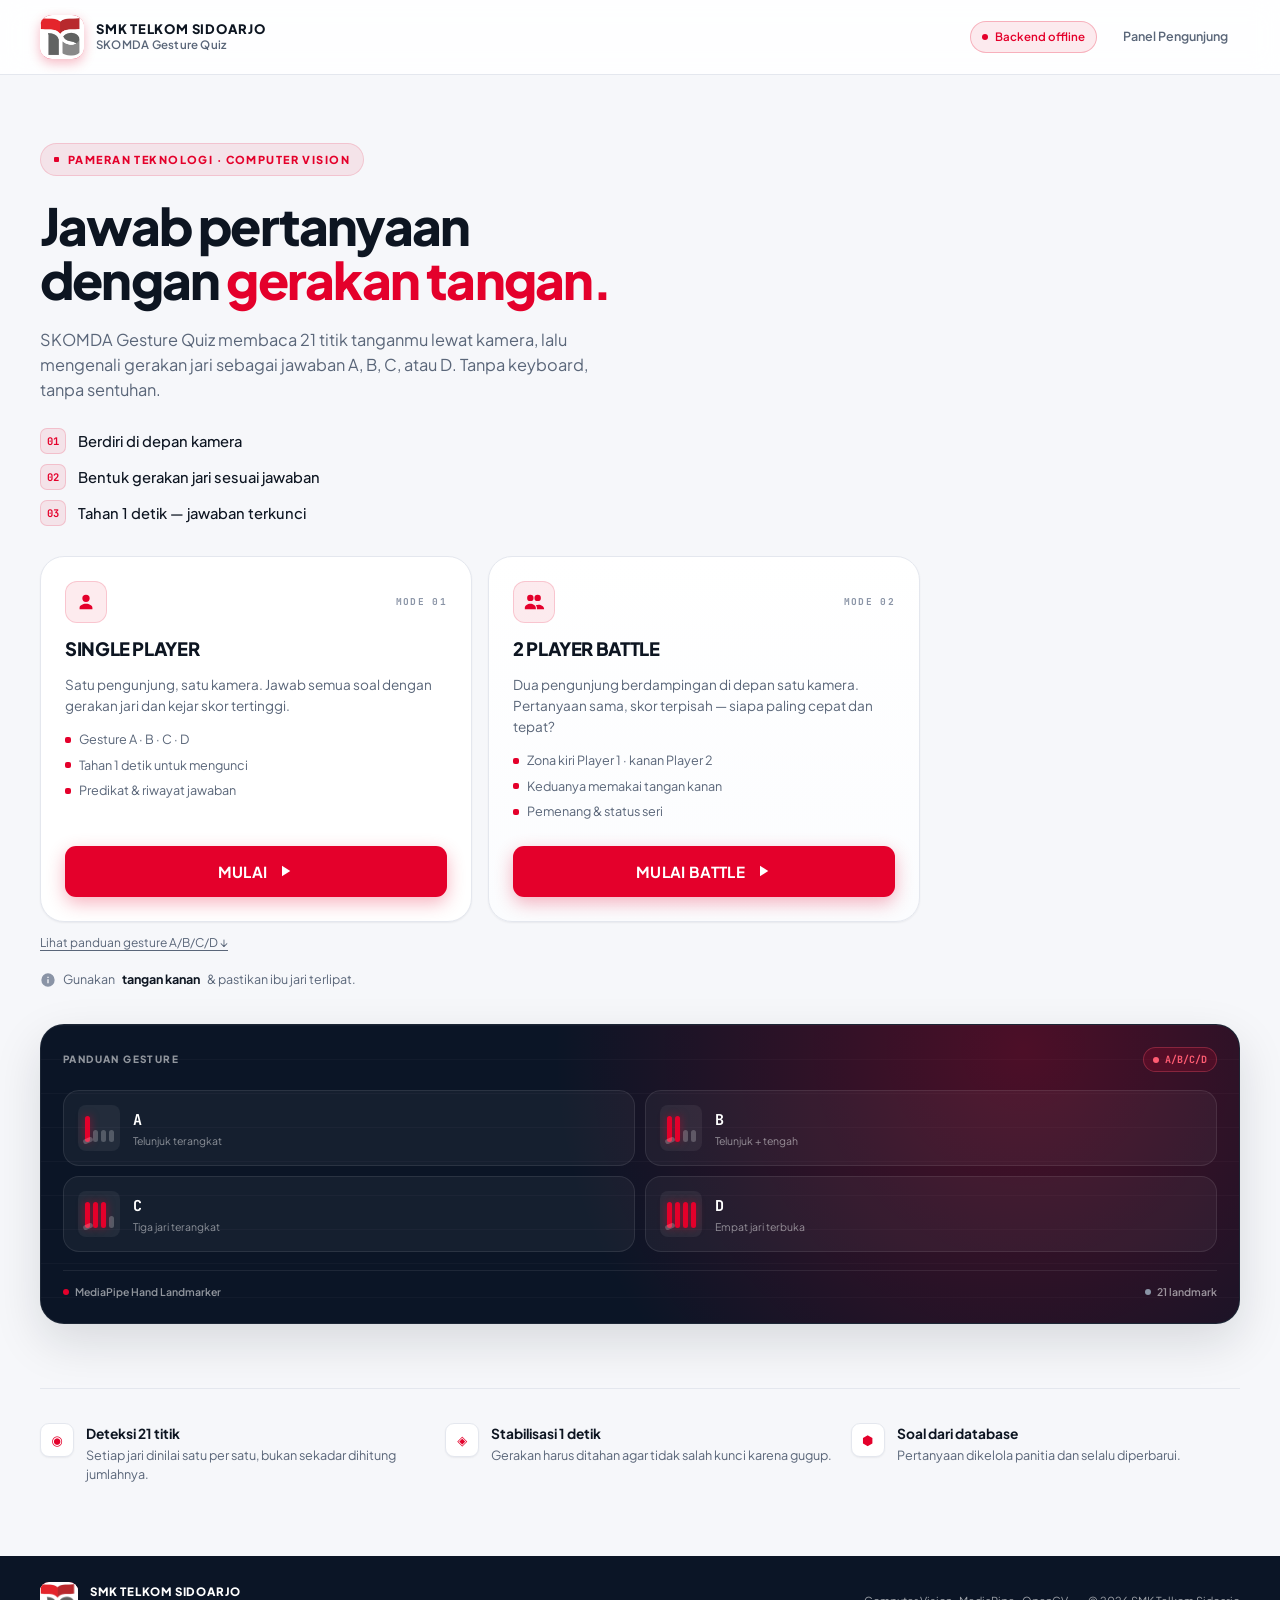
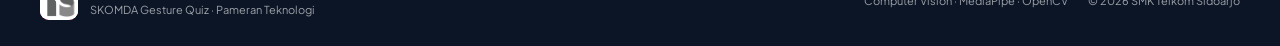
==== commit dd83d206: "perbaikan logo" ====
--- a/frontend/visitor/index.html
+++ b/frontend/visitor/index.html
@@ -31,7 +31,7 @@
 
     <div class="header-right">
       <span class="pill" id="apiPill"><i class="dot"></i><span id="apiPillText">Menghubungkan…</span></span>
-      <a class="ghost-link" href="http://localhost:3000" target="_blank" rel="noopener">Panel Panitia</a>
+      <a class="ghost-link" href="http://localhost:3000" target="_blank" rel="noopener">Panel Pengunjung</a>
     </div>
   </div>
 </header>
@@ -532,10 +532,13 @@
           <button class="btn btn-primary btn-lg" id="btnSnap">AMBIL FOTO</button>
           <button class="btn btn-ghost btn-lg" id="btnRetake" disabled>FOTO ULANG</button>
           <button class="btn btn-ghost btn-lg" id="btnSavePhoto" disabled>SIMPAN FOTO</button>
+          <button class="btn btn-ghost btn-lg" id="btnSendPhoto" disabled>KIRIM KE GALERI PANITIA</button>
           <button class="btn btn-ghost btn-lg" id="btnDonePhoto">SELESAI</button>
         </div>
         <p class="res-foot" style="text-align:center">
           Foto disimpan langsung di perangkat ini. Tidak dikirim ke layanan mana pun.
+          Tombol <strong>KIRIM KE GALERI PANITIA</strong> hanya mengirim ke komputer panitia di
+          lokasi ini — tidak ke internet — dan hanya bila kamu menekannya.
         </p>
       </div>
     </div>
@@ -547,7 +550,11 @@
 <footer class="site-footer">
   <div class="wrap footer-inner">
     <div class="footer-brand">
-      <span class="footer-mark">SMK</span>
+      <span class="footer-mark" id="footerMark">
+        <img src="assets/img/logo-sekolah.png" alt="Logo SMK Telkom Sidoarjo"
+             onerror="this.remove();document.getElementById('footerMark').classList.add('is-empty')" />
+        <span class="mark-fallback">SMK</span>
+      </span>
       <div>
         <strong>SMK TELKOM SIDOARJO</strong>
         <p>SKOMDA Gesture Quiz · Pameran Teknologi</p>
--- a/frontend/visitor/assets/css/main.css
+++ b/frontend/visitor/assets/css/main.css
@@ -565,11 +565,19 @@
 }
 .footer-brand { display: flex; align-items: center; gap: 12px; }
 .footer-mark {
-  width: 36px; height: 36px; border-radius: 9px; flex: none;
+  width: 38px; height: 38px; border-radius: 9px; flex: none;
   background: var(--red); color: #fff;
   display: grid; place-items: center;
   font-size: 10.5px; font-weight: 800;
-}
+  position: relative; overflow: hidden;
+}
+.footer-mark img {
+  position: absolute; inset: 0;
+  width: 100%; height: 100%; object-fit: contain; background: #fff;
+}
+.footer-mark .mark-fallback { position: relative; z-index: 0; }
+.footer-mark:not(.is-empty) .mark-fallback { display: none; }
+.footer-mark.is-empty img { display: none; }
 .footer-brand strong { display: block; color: #fff; font-size: 11.5px; font-weight: 800; letter-spacing: 0.07em; }
 .footer-brand p { font-size: 11px; }
 .footer-meta { display: flex; gap: 20px; font-size: 11px; }
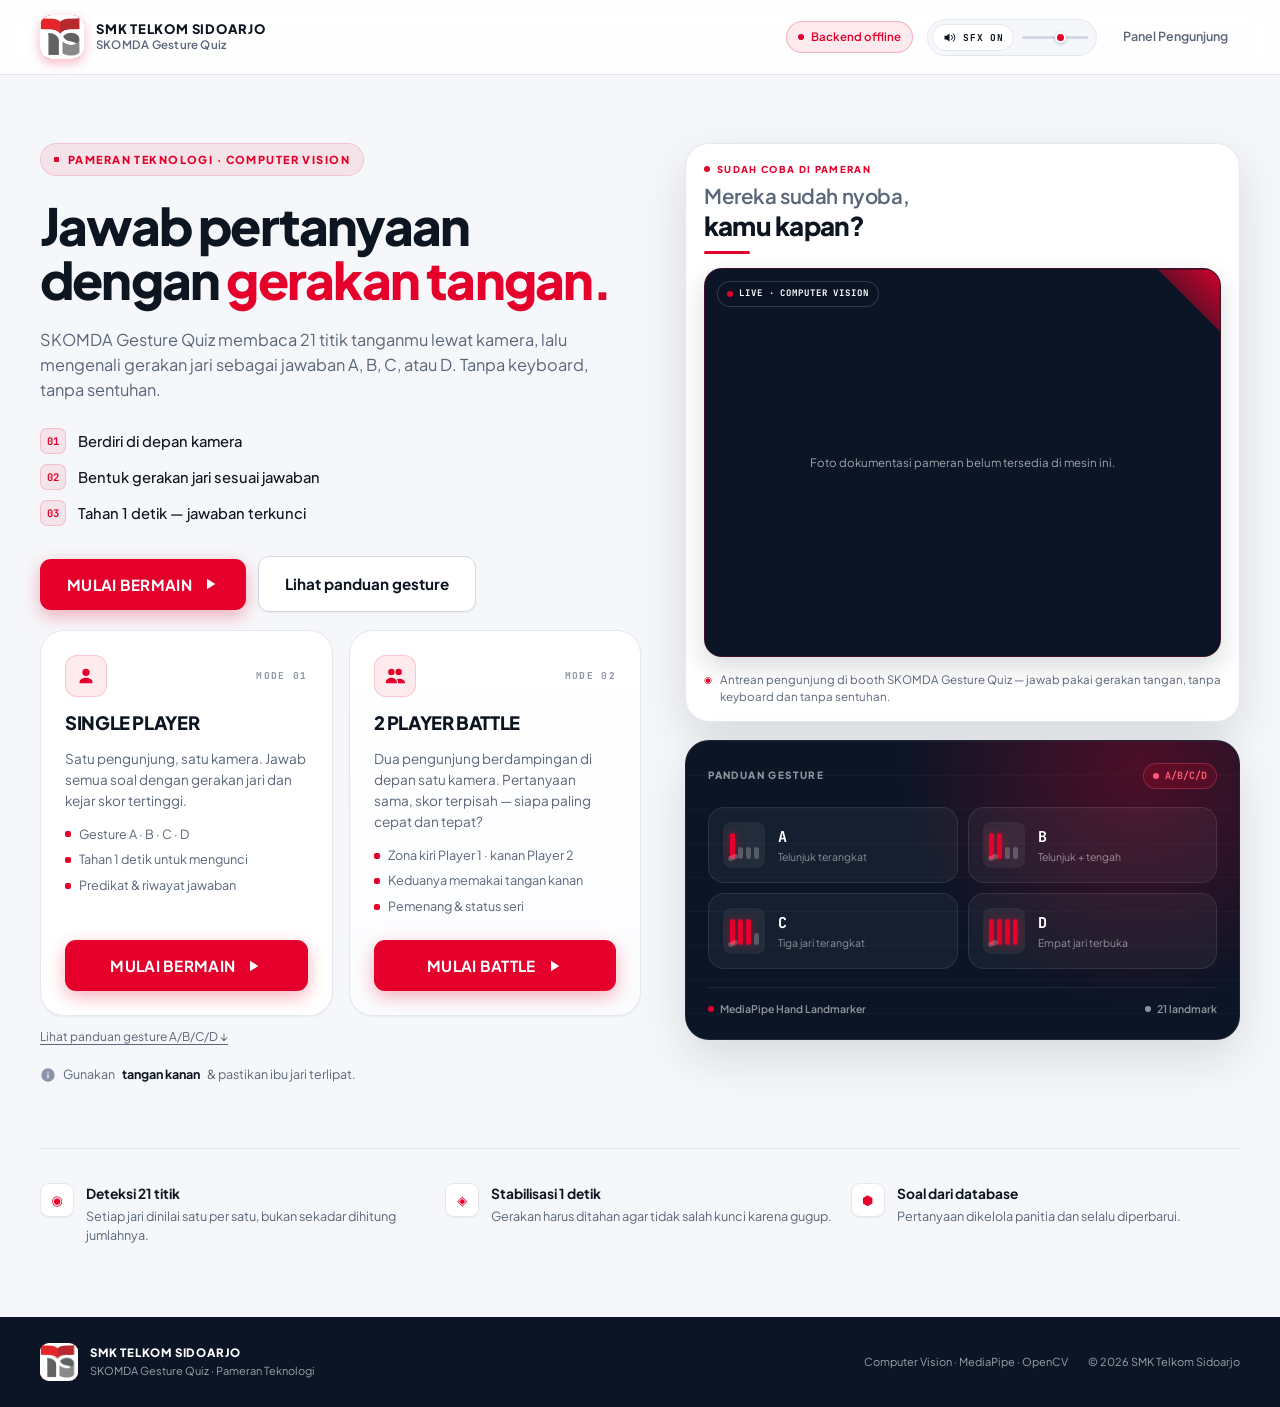
==== commit 8ca180f8: "perubahan fitur" ====
--- a/frontend/visitor/index.html
+++ b/frontend/visitor/index.html
@@ -31,6 +31,18 @@
 
     <div class="header-right">
       <span class="pill" id="apiPill"><i class="dot"></i><span id="apiPillText">Menghubungkan…</span></span>
+      <div class="audio-ctl" id="audioCtl" role="group" aria-label="Pengaturan suara permainan">
+        <button type="button" class="audio-btn" id="btnMute" aria-pressed="false" title="Suara permainan">
+          <svg viewBox="0 0 24 24" width="15" height="15" aria-hidden="true">
+            <path fill="currentColor" d="M4 9h3.2L12 5.5v13L7.2 15H4z"/>
+            <path d="M15.5 8.5a5 5 0 010 7M18.2 6a8.5 8.5 0 010 12" fill="none"
+                  stroke="currentColor" stroke-width="1.6" stroke-linecap="round"/>
+          </svg>
+          <span id="muteLabel">SFX ON</span>
+        </button>
+        <input type="range" id="volumeRange" class="audio-vol" min="0" max="100" step="5"
+               value="60" aria-label="Volume suara" />
+      </div>
       <a class="ghost-link" href="http://localhost:3000" target="_blank" rel="noopener">Panel Pengunjung</a>
     </div>
   </div>
@@ -58,6 +70,17 @@
           <li><b>03</b> Tahan 1 detik — jawaban terkunci</li>
         </ul>
 
+        <!-- CTA utama di atas lipatan: di layar kios bertinggi 768–900 px,
+             kartu mode di bawah bisa berada di luar layar pertama. Tombol ini
+             memulai Single Player; pilihan Battle tetap ada di kartu mode. -->
+        <div class="hero-actions">
+          <button class="btn btn-primary btn-lg" id="btnStartTop">
+            MULAI BERMAIN
+            <svg viewBox="0 0 24 24" width="18" height="18" aria-hidden="true"><path fill="currentColor" d="M8 5v14l11-7z"/></svg>
+          </button>
+          <a class="btn btn-ghost btn-lg" href="#panduan">Lihat panduan gesture</a>
+        </div>
+
         <div class="mode-picker">
           <article class="mode-card">
             <div class="mode-card-head">
@@ -74,7 +97,7 @@
               <li>Predikat &amp; riwayat jawaban</li>
             </ul>
             <button class="btn btn-primary btn-lg mode-btn" id="btnStart">
-              <span>MULAI</span>
+              <span>MULAI BERMAIN</span>
               <svg viewBox="0 0 24 24" width="18" height="18" aria-hidden="true"><path fill="currentColor" d="M8 5v14l11-7z"/></svg>
             </button>
           </article>
@@ -110,8 +133,39 @@
         </p>
       </div>
 
-      <div class="hero-visual" id="panduan">
-        <div class="scan-card">
+      <div class="hero-visual">
+        <!-- Foto dokumentasi pameran. Berkas asli tetap di
+             backend/data/foto/fotocontoh.png dan disajikan sebagai
+             assets/foto/fotocontoh.png oleh scripts/serve_frontend.py
+             (tidak disalin, tidak dipindahkan). -->
+        <figure class="hero-photo" id="heroPhotoCard">
+          <div class="hero-photo-head">
+            <span class="hook-kicker"><i class="dot dot-red"></i> SUDAH COBA DI PAMERAN</span>
+            <p class="hook-line">
+              Mereka sudah nyoba,
+              <strong>kamu kapan?</strong>
+            </p>
+          </div>
+
+          <div class="hero-photo-frame">
+            <img id="heroPhoto"
+                 src="assets/foto/fotocontoh.png"
+                 alt="Pengunjung mencoba SKOMDA Gesture Quiz dengan gerakan tangan di pameran SMK Telkom Sidoarjo"
+                 width="1200" height="900" decoding="async" />
+            <span class="hero-photo-tag" aria-hidden="true">
+              <i class="dot dot-red"></i> LIVE · COMPUTER VISION
+            </span>
+            <span class="hero-photo-accent" aria-hidden="true"></span>
+          </div>
+
+          <figcaption class="hero-photo-cap">
+            <span class="cap-mark" aria-hidden="true">◉</span>
+            Antrean pengunjung di booth SKOMDA Gesture Quiz — jawab pakai gerakan tangan,
+            tanpa keyboard dan tanpa sentuhan.
+          </figcaption>
+        </figure>
+
+        <div class="scan-card" id="panduan">
           <div class="scan-head">
             <span class="label">PANDUAN GESTURE</span>
             <span class="live-badge"><i class="dot"></i> A/B/C/D</span>
@@ -400,6 +454,7 @@
             <div class="battle-panel" data-player="1" id="bPanel1">
               <div class="bp-head">
                 <span class="bp-name" id="bPanelName1">PLAYER 1 · KIRI</span>
+                <span class="bp-badge" id="bBadge1">MENUNGGU</span>
                 <span class="bp-gesture" id="bGesture1">—</span>
               </div>
               <div class="bp-bar"><span id="bHold1"></span></div>
@@ -409,6 +464,7 @@
             <div class="battle-panel" data-player="2" id="bPanel2">
               <div class="bp-head">
                 <span class="bp-name" id="bPanelName2">PLAYER 2 · KANAN</span>
+                <span class="bp-badge" id="bBadge2">MENUNGGU</span>
                 <span class="bp-gesture" id="bGesture2">—</span>
               </div>
               <div class="bp-bar"><span id="bHold2"></span></div>
@@ -573,6 +629,7 @@
      Bila file ini tidak tersedia (mis. dibuka via file://), app.js
      memakai http://localhost:8000 sebagai default. -->
 <script src="config.js"></script>
+<script src="assets/js/sfx.js"></script>
 <script src="assets/js/app.js"></script>
 <script src="assets/js/battle.js"></script>
 <script src="assets/js/photo.js"></script>
--- a/frontend/visitor/assets/css/main.css
+++ b/frontend/visitor/assets/css/main.css
@@ -105,6 +105,44 @@
 }
 .ghost-link:hover { color: var(--red); background: var(--red-tint); }
 
+/* ------------------------------------------------------------ audio control */
+.audio-ctl {
+  display: inline-flex; align-items: center; gap: 8px;
+  background: var(--bg); border: 1px solid var(--line);
+  padding: 4px 8px 4px 4px; border-radius: 999px;
+}
+.audio-btn {
+  display: inline-flex; align-items: center; gap: 6px;
+  font-family: var(--mono); font-size: 9.5px; font-weight: 700; letter-spacing: 0.08em;
+  color: var(--ink); background: var(--white);
+  border: 1px solid var(--line); border-radius: 999px;
+  padding: 5px 9px; cursor: pointer; transition: 0.18s var(--ease);
+}
+.audio-btn:hover { border-color: var(--red); color: var(--red); }
+.audio-btn.is-muted { color: var(--slate-400); }
+.audio-btn.is-muted svg path:last-child { opacity: 0.25; }
+.audio-btn.is-muted::after {
+  content: ""; position: absolute; width: 18px; height: 1.5px;
+  background: currentColor; transform: rotate(-40deg); border-radius: 1px;
+}
+.audio-btn.is-muted { position: relative; }
+.audio-vol {
+  -webkit-appearance: none; appearance: none;
+  width: 66px; height: 3px; border-radius: 999px; background: var(--line-strong);
+  outline: none; cursor: pointer;
+}
+.audio-vol::-webkit-slider-thumb {
+  -webkit-appearance: none; appearance: none;
+  width: 11px; height: 11px; border-radius: 50%;
+  background: var(--red); border: 2px solid var(--white);
+  box-shadow: 0 1px 3px rgba(13, 21, 33, 0.28);
+}
+.audio-vol::-moz-range-thumb {
+  width: 11px; height: 11px; border-radius: 50%;
+  background: var(--red); border: 2px solid var(--white);
+}
+.audio-vol:disabled { opacity: 0.4; cursor: not-allowed; }
+
 @keyframes pulse { 0%, 100% { opacity: 1; } 50% { opacity: 0.35; } }
 
 /* ---------------------------------------------------------------- screens */
@@ -270,6 +308,91 @@
   padding-top: 13px; font-size: 10.5px; font-weight: 600;
 }
 .scan-foot span { display: inline-flex; align-items: center; gap: 6px; }
+
+/* ------------------------------------------------- hero photo / promo hook */
+.hero-visual { display: flex; flex-direction: column; gap: 18px; min-width: 0; }
+/* Kartu foto dokumentasi pameran. Hook promosi ditempatkan DI LUAR bidang
+   foto (judul di atas, caption di bawah) sehingga tidak menutupi wajah
+   maupun tangan pengunjung di dalam foto. */
+.hero-photo {
+  position: relative;
+  background: var(--white);
+  border: 1px solid var(--line);
+  border-radius: var(--radius-l);
+  padding: 18px 18px 16px;
+  box-shadow: var(--shadow-lg);
+  display: flex; flex-direction: column; gap: 14px;
+  animation: heroPhotoIn 0.8s var(--ease) both;
+  animation-delay: 0.06s;
+}
+@keyframes heroPhotoIn {
+  from { opacity: 0; transform: translateY(18px) scale(0.985); }
+  to   { opacity: 1; transform: none; }
+}
+
+.hero-photo-head { display: flex; flex-direction: column; gap: 7px; }
+.hook-kicker {
+  display: inline-flex; align-items: center; gap: 7px;
+  font-size: 9.5px; font-weight: 800; letter-spacing: 0.14em;
+  text-transform: uppercase; color: var(--red);
+}
+.hook-kicker .dot { animation: pulse 2s var(--ease) infinite; }
+
+.hook-line {
+  font-size: 1.28rem; line-height: 1.2; letter-spacing: -0.02em;
+  font-weight: 600; color: var(--slate);
+}
+.hook-line strong {
+  display: block; margin-top: 2px;
+  font-size: 1.62rem; font-weight: 800; color: var(--ink);
+  letter-spacing: -0.03em;
+}
+.hook-line strong::after {
+  content: ""; display: block; width: 46px; height: 3px; border-radius: 2px;
+  background: var(--red); margin-top: 10px;
+}
+
+.hero-photo-frame {
+  position: relative; border-radius: 18px; overflow: hidden;
+  background: var(--navy);
+  border: 1px solid rgba(228, 0, 43, 0.24);
+  box-shadow: 0 10px 26px rgba(13, 21, 33, 0.16);
+}
+.hero-photo-frame img {
+  display: block; width: 100%; height: auto;
+  aspect-ratio: 4 / 3; object-fit: cover;
+}
+/* Ditampilkan app.js bila foto tidak tersedia sama sekali (mis. clone repo
+   tanpa backend/data/foto/fotocontoh.png) agar kartu tidak tampak rusak. */
+.hero-photo-fallback {
+  display: grid; place-items: center; text-align: center;
+  aspect-ratio: 4 / 3; padding: 24px;
+  font-size: 11.5px; color: rgba(255, 255, 255, 0.62);
+  background: var(--navy);
+}
+/* Aksen merah tipis di sudut kanan atas (satu aksen, bukan gradien penuh). */
+.hero-photo-accent {
+  position: absolute; right: 0; top: 0; width: 62px; height: 62px;
+  background: linear-gradient(225deg, rgba(228, 0, 43, 0.92), rgba(228, 0, 43, 0));
+  clip-path: polygon(100% 0, 0 0, 100% 100%);
+  pointer-events: none;
+}
+.hero-photo-tag {
+  position: absolute; left: 12px; top: 12px;
+  display: inline-flex; align-items: center; gap: 6px;
+  font-family: var(--mono); font-size: 9px; font-weight: 700; letter-spacing: 0.1em;
+  color: #fff; background: rgba(11, 21, 38, 0.74);
+  border: 1px solid rgba(255, 255, 255, 0.16);
+  padding: 5px 9px; border-radius: 999px;
+  backdrop-filter: blur(6px);
+}
+.hero-photo-tag .dot { animation: pulse 1.8s infinite; }
+
+.hero-photo-cap {
+  display: flex; align-items: flex-start; gap: 8px;
+  font-size: 11.5px; line-height: 1.5; color: var(--slate);
+}
+.cap-mark { color: var(--red); font-size: 9px; line-height: 1.9; flex: none; }
 
 /* --------------------------------------------------------------- features */
 .feature-row {
@@ -613,8 +736,17 @@
   .brand-text em { font-size: 10px; }
   .ghost-link { display: none; }
   .pill { font-size: 10px; padding: 5px 9px; }
+  .audio-ctl { padding: 3px 6px 3px 3px; gap: 6px; }
+  .audio-btn span { display: none; }
+  .audio-btn { padding: 5px; }
+  .audio-vol { width: 46px; }
   .hero h1 { font-size: 1.95rem; }
   .lede { font-size: 0.92rem; }
+  .hook-line { font-size: 1.12rem; }
+  .hook-line strong { font-size: 1.38rem; }
+  .hero-photo { padding: 14px 14px 12px; border-radius: 18px; }
+  .hero-photo-frame { border-radius: 14px; }
+  .hero-photo-cap { font-size: 11px; }
   .hero-actions .btn { width: 100%; }
   .gesture-grid { grid-template-columns: 1fr; }
   .question-card { padding: 20px; }
--- a/frontend/visitor/assets/css/multiplayer.css
+++ b/frontend/visitor/assets/css/multiplayer.css
@@ -7,7 +7,7 @@
 
 .mode-picker {
   display: grid; grid-template-columns: 1fr 1fr; gap: 16px;
-  margin: 30px 0 4px; max-width: 880px;
+  margin: 18px 0 4px; max-width: 880px;
 }
 .mode-card {
   background: var(--white); border: 1px solid var(--line);
@@ -103,6 +103,18 @@
 .battle-panel .bp-gesture { font-family: var(--mono); font-size: 1.15rem; font-weight: 700; line-height: 1; }
 .battle-panel .bp-note { font-size: 10.5px; color: var(--slate); min-height: 1.3em; }
 .battle-panel .bp-note.is-warn { color: var(--warn); }
+.battle-panel .bp-note.is-ok { color: var(--ok); }
+/* Badge status tangan: belum terdeteksi / zona salah / dikenali / stabil / terkunci */
+.bp-badge {
+  font-family: var(--mono); font-size: 8.5px; font-weight: 700; letter-spacing: 0.06em;
+  padding: 3px 7px; border-radius: 999px; flex: none;
+  border: 1px solid var(--line-strong); color: var(--slate-400); background: var(--bg);
+  transition: 0.18s var(--ease);
+}
+.bp-badge.is-ok { color: var(--ok); border-color: rgba(18, 161, 80, 0.3); background: var(--ok-tint); }
+.bp-badge.is-warn { color: var(--warn); border-color: rgba(217, 119, 6, 0.3); background: rgba(217, 119, 6, 0.09); }
+.bp-badge.is-locked { color: #fff; border-color: var(--red); background: var(--red); }
+.battle-panel[data-player="2"] .bp-badge.is-locked { border-color: #2f7fd1; background: #2f7fd1; }
 .bp-bar { height: 5px; background: var(--line); border-radius: 999px; overflow: hidden; }
 .bp-bar span { display: block; height: 100%; width: 0%; border-radius: 999px; transition: width 0.1s linear; }
 .battle-panel[data-player="1"] .bp-bar span { background: var(--red); }
@@ -209,6 +221,18 @@
 /* =========================================================================
    Responsif untuk komponen baru
    ========================================================================= */
+/* Desktop lebar: hero kembali dua kolom supaya area kanan terisi kartu foto
+   (sebelumnya satu kolom sehingga sisi kanan tampak kosong). */
+@media (min-width: 1100px) {
+  .hero {
+    grid-template-columns: minmax(0, 1.04fr) minmax(0, 0.96fr);
+    gap: 44px; align-items: start;
+  }
+  .hero-copy { max-width: 100%; }
+  .mode-picker { max-width: 100%; }
+  .hero-visual { min-width: 0; }
+}
+
 @media (max-width: 1024px) {
   .mode-picker { grid-template-columns: 1fr; max-width: 560px; }
   .battle-panels, .manual-grid { grid-template-columns: 1fr; }
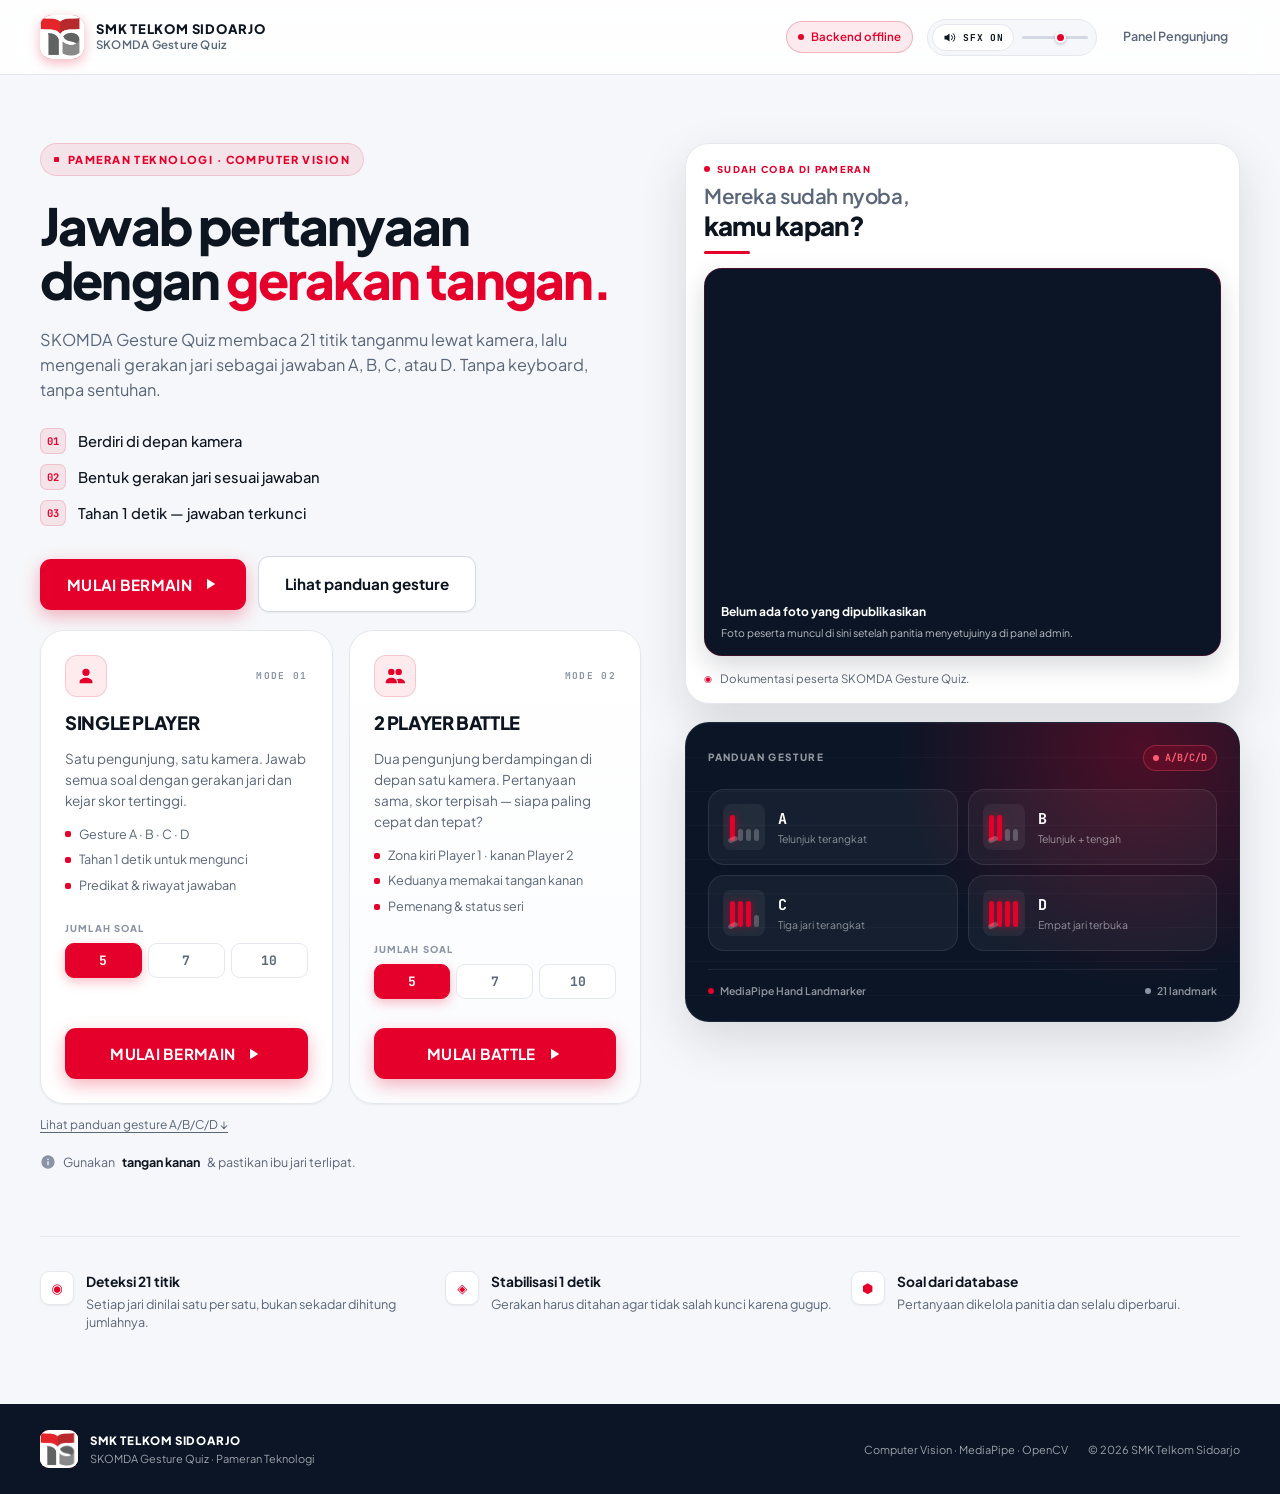
==== commit d98d0f5a: "perubahan mode soal" ====
--- a/frontend/visitor/index.html
+++ b/frontend/visitor/index.html
@@ -96,6 +96,20 @@
               <li>Tahan 1 detik untuk mengunci</li>
               <li>Predikat &amp; riwayat jawaban</li>
             </ul>
+
+            <!-- Pilihan jumlah soal. Nilai default & daftar pilihan diambil
+                 dari backend (/api/info) supaya tidak menyimpang dari server. -->
+            <div class="qty-pick" data-qty-for="single" role="group"
+                 aria-label="Jumlah soal Single Player">
+              <span class="qty-label">JUMLAH SOAL</span>
+              <div class="qty-opts" id="qtySingle">
+                <button type="button" class="qty-opt is-active" data-qty="5" aria-pressed="true">5</button>
+                <button type="button" class="qty-opt" data-qty="7" aria-pressed="false">7</button>
+                <button type="button" class="qty-opt" data-qty="10" aria-pressed="false">10</button>
+              </div>
+              <span class="qty-note" id="qtyNoteSingle"></span>
+            </div>
+
             <button class="btn btn-primary btn-lg mode-btn" id="btnStart">
               <span>MULAI BERMAIN</span>
               <svg viewBox="0 0 24 24" width="18" height="18" aria-hidden="true"><path fill="currentColor" d="M8 5v14l11-7z"/></svg>
@@ -116,6 +130,18 @@
               <li>Keduanya memakai tangan kanan</li>
               <li>Pemenang &amp; status seri</li>
             </ul>
+
+            <div class="qty-pick" data-qty-for="battle" role="group"
+                 aria-label="Jumlah soal 2 Player Battle">
+              <span class="qty-label">JUMLAH SOAL</span>
+              <div class="qty-opts" id="qtyBattle">
+                <button type="button" class="qty-opt is-active" data-qty="5" aria-pressed="true">5</button>
+                <button type="button" class="qty-opt" data-qty="7" aria-pressed="false">7</button>
+                <button type="button" class="qty-opt" data-qty="10" aria-pressed="false">10</button>
+              </div>
+              <span class="qty-note" id="qtyNoteBattle"></span>
+            </div>
+
             <button class="btn btn-primary btn-lg mode-btn" id="btnStartBattle">
               <span>MULAI BATTLE</span>
               <svg viewBox="0 0 24 24" width="18" height="18" aria-hidden="true"><path fill="currentColor" d="M8 5v14l11-7z"/></svg>
@@ -134,11 +160,13 @@
       </div>
 
       <div class="hero-visual">
-        <!-- Foto dokumentasi pameran. Berkas asli tetap di
-             backend/data/foto/fotocontoh.png dan disajikan sebagai
-             assets/foto/fotocontoh.png oleh scripts/serve_frontend.py
-             (tidak disalin, tidak dipindahkan). -->
-        <figure class="hero-photo" id="heroPhotoCard">
+        <!-- Carousel dokumentasi peserta. Daftar foto TIDAK di-hardcode:
+             diisi assets/js/carousel.js dari GET /api/galeri/publik, yang
+             hanya mengembalikan foto berstatus `publik = 1` (disetujui
+             panitia), maksimal 5, terbaru lebih dulu. Tanpa token admin.
+             Bila belum ada foto yang disetujui, tampil fallback statis. -->
+        <figure class="hero-photo hero-carousel" id="heroCarousel"
+                aria-roledescription="carousel" aria-label="Dokumentasi peserta SKOMDA Gesture Quiz">
           <div class="hero-photo-head">
             <span class="hook-kicker"><i class="dot dot-red"></i> SUDAH COBA DI PAMERAN</span>
             <p class="hook-line">
@@ -147,22 +175,52 @@
             </p>
           </div>
 
-          <div class="hero-photo-frame">
-            <img id="heroPhoto"
-                 src="assets/foto/fotocontoh.png"
-                 alt="Pengunjung mencoba SKOMDA Gesture Quiz dengan gerakan tangan di pameran SMK Telkom Sidoarjo"
-                 width="1200" height="900" decoding="async" />
-            <span class="hero-photo-tag" aria-hidden="true">
+          <div class="hero-photo-frame carousel-frame" id="carouselFrame">
+            <div class="carousel-track" id="carouselTrack" aria-live="off">
+              <!-- slide diisi carousel.js; skeleton ini hanya untuk keadaan awal -->
+              <div class="carousel-slide is-active" data-skeleton="1">
+                <div class="carousel-skeleton" aria-hidden="true"></div>
+              </div>
+            </div>
+
+            <span class="hero-photo-tag" id="carouselTag" aria-hidden="true">
               <i class="dot dot-red"></i> LIVE · COMPUTER VISION
             </span>
             <span class="hero-photo-accent" aria-hidden="true"></span>
-          </div>
-
-          <figcaption class="hero-photo-cap">
-            <span class="cap-mark" aria-hidden="true">◉</span>
-            Antrean pengunjung di booth SKOMDA Gesture Quiz — jawab pakai gerakan tangan,
-            tanpa keyboard dan tanpa sentuhan.
-          </figcaption>
+
+            <!-- Navigasi manual: disembunyikan bila foto kurang dari 2 -->
+            <button type="button" class="carousel-nav is-prev" id="carouselPrev"
+                    aria-label="Foto sebelumnya" hidden>
+              <svg viewBox="0 0 24 24" width="18" height="18" aria-hidden="true">
+                <path fill="currentColor" d="M15.4 5.4 8.8 12l6.6 6.6 1.4-1.4L11.6 12l5.2-5.2z"/>
+              </svg>
+            </button>
+            <button type="button" class="carousel-nav is-next" id="carouselNext"
+                    aria-label="Foto berikutnya" hidden>
+              <svg viewBox="0 0 24 24" width="18" height="18" aria-hidden="true">
+                <path fill="currentColor" d="M8.6 5.4 7.2 6.8 12.4 12l-5.2 5.2 1.4 1.4L15.2 12z"/>
+              </svg>
+            </button>
+
+            <!-- Fallback: tampil bila belum ada foto yang disetujui panitia -->
+            <div class="carousel-fallback" id="carouselFallback" hidden>
+              <img src="assets/foto/fotocontoh.png" alt="Suasana booth SKOMDA Gesture Quiz"
+                   width="1200" height="900" decoding="async" />
+              <div class="carousel-fallback-note">
+                <strong>Belum ada foto yang dipublikasikan</strong>
+                <span>Foto peserta muncul di sini setelah panitia menyetujuinya di panel admin.</span>
+              </div>
+            </div>
+          </div>
+
+          <div class="carousel-foot">
+            <div class="carousel-dots" id="carouselDots" role="tablist"
+                 aria-label="Pilih foto dokumentasi" hidden></div>
+            <figcaption class="hero-photo-cap" id="carouselCaption">
+              <span class="cap-mark" aria-hidden="true">◉</span>
+              <span id="carouselCaptionText">Dokumentasi peserta SKOMDA Gesture Quiz.</span>
+            </figcaption>
+          </div>
         </figure>
 
         <div class="scan-card" id="panduan">
@@ -630,6 +688,8 @@
      memakai http://localhost:8000 sebagai default. -->
 <script src="config.js"></script>
 <script src="assets/js/sfx.js"></script>
+<script src="assets/js/carousel.js"></script>
+<script src="assets/js/jumlah-soal.js"></script>
 <script src="assets/js/app.js"></script>
 <script src="assets/js/battle.js"></script>
 <script src="assets/js/photo.js"></script>
--- a/frontend/visitor/assets/css/main.css
+++ b/frontend/visitor/assets/css/main.css
@@ -394,6 +394,111 @@
 }
 .cap-mark { color: var(--red); font-size: 9px; line-height: 1.9; flex: none; }
 
+/* ------------------------------------------------------------- carousel --- */
+/* Bingkai carousel: rasio tetap 4:3 supaya tinggi tidak melompat saat foto
+   berganti (mencegah layout shift yang mengganggu tombol di sebelahnya). */
+.carousel-frame {
+  position: relative;
+  aspect-ratio: 4 / 3;
+  background: var(--navy);
+  overflow: hidden;
+}
+.carousel-track {
+  position: absolute; inset: 0;
+}
+/* Slide ditumpuk; transisi hanya opacity (compositor) -> ringan. */
+.carousel-slide {
+  position: absolute; inset: 0;
+  opacity: 0;
+  transition: opacity 0.55s var(--ease);
+  will-change: opacity;
+  pointer-events: none;
+}
+.carousel-slide.is-active {
+  opacity: 1;
+  pointer-events: auto;
+}
+.carousel-slide img {
+  display: block; width: 100%; height: 100%;
+  /* contain (bukan cover): foto peserta tidak terpotong berlebihan; sisa
+     ruang diisi warna navy agar tetap rapi. */
+  object-fit: contain;
+  background: var(--navy);
+}
+
+.carousel-skeleton {
+  position: absolute; inset: 0;
+  background: linear-gradient(100deg, #0d1930 30%, #16243d 50%, #0d1930 70%);
+  background-size: 220% 100%;
+  animation: carouselShimmer 1.4s linear infinite;
+}
+@keyframes carouselShimmer {
+  from { background-position: 140% 0; }
+  to   { background-position: -40% 0; }
+}
+
+/* Navigasi kiri/kanan */
+.carousel-nav {
+  position: absolute; top: 50%; transform: translateY(-50%);
+  width: 34px; height: 34px; border-radius: 50%;
+  display: grid; place-items: center;
+  background: rgba(11, 21, 38, 0.62);
+  border: 1px solid rgba(255, 255, 255, 0.22);
+  color: #fff; cursor: pointer;
+  backdrop-filter: blur(6px);
+  transition: 0.18s var(--ease);
+  z-index: 2;
+}
+.carousel-nav:hover { background: var(--red); border-color: var(--red); }
+.carousel-nav:focus-visible { outline: 2px solid #fff; outline-offset: 2px; }
+.carousel-nav.is-prev { left: 10px; }
+.carousel-nav.is-next { right: 10px; }
+.carousel-nav[hidden] { display: none; }
+
+/* Kaki carousel: dots + caption */
+.carousel-foot {
+  display: flex; flex-direction: column; gap: 9px;
+}
+.carousel-dots {
+  display: flex; gap: 6px; align-items: center;
+}
+.carousel-dots[hidden] { display: none; }
+.carousel-dot {
+  width: 7px; height: 7px; padding: 0; border-radius: 999px;
+  border: 0; cursor: pointer;
+  background: var(--line-strong);
+  transition: 0.2s var(--ease);
+}
+.carousel-dot:hover { background: var(--slate-400); }
+.carousel-dot.is-active {
+  width: 22px;
+  background: var(--red);
+}
+
+/* Fallback bila belum ada foto disetujui / semua gagal dimuat */
+.carousel-fallback {
+  position: absolute; inset: 0;
+  display: flex; flex-direction: column;
+}
+.carousel-fallback[hidden] { display: none; }
+.carousel-fallback img {
+  width: 100%; height: 100%;
+  object-fit: cover;
+  filter: saturate(0.9) brightness(0.72);
+}
+/* Gambar fallback gagal dimuat: sisakan latar navy, keterangan tetap terbaca. */
+.carousel-fallback img.is-broken { display: none; }
+.carousel-fallback:has(img.is-broken) { background: var(--navy); }
+.carousel-fallback-note {
+  position: absolute; left: 0; right: 0; bottom: 0;
+  display: flex; flex-direction: column; gap: 3px;
+  padding: 14px 16px;
+  background: linear-gradient(180deg, rgba(11, 21, 38, 0), rgba(11, 21, 38, 0.92));
+  color: #fff;
+}
+.carousel-fallback-note strong { font-size: 12px; font-weight: 700; }
+.carousel-fallback-note span { font-size: 10.5px; color: rgba(255, 255, 255, 0.72); }
+
 /* --------------------------------------------------------------- features */
 .feature-row {
   display: grid; grid-template-columns: repeat(3, 1fr); gap: 16px;
@@ -747,6 +852,10 @@
   .hero-photo { padding: 14px 14px 12px; border-radius: 18px; }
   .hero-photo-frame { border-radius: 14px; }
   .hero-photo-cap { font-size: 11px; }
+  .carousel-nav { width: 30px; height: 30px; }
+  .carousel-nav.is-prev { left: 6px; }
+  .carousel-nav.is-next { right: 6px; }
+  .carousel-dot.is-active { width: 18px; }
   .hero-actions .btn { width: 100%; }
   .gesture-grid { grid-template-columns: 1fr; }
   .question-card { padding: 20px; }
--- a/frontend/visitor/assets/css/multiplayer.css
+++ b/frontend/visitor/assets/css/multiplayer.css
@@ -53,6 +53,36 @@
 .mode-hint { font-size: 12px; color: var(--slate-400); margin-top: 12px; }
 .link-inline { color: var(--slate); text-decoration: underline; text-underline-offset: 3px; }
 .link-inline:hover { color: var(--red); }
+
+/* ------------------------------------------------------------------ jumlah soal */
+/* Pemilih jumlah soal (5 / 7 / 10) di kartu mode. */
+.qty-pick {
+  display: flex; flex-direction: column; gap: 7px;
+  margin: 2px 0 12px;
+}
+.qty-label {
+  font-size: 9.5px; font-weight: 800; letter-spacing: 0.12em;
+  color: var(--slate-400); text-transform: uppercase;
+}
+.qty-opts { display: flex; gap: 6px; }
+.qty-opt {
+  flex: 1; min-width: 0;
+  font-family: var(--mono); font-size: 13px; font-weight: 700;
+  padding: 8px 0; border-radius: 9px; cursor: pointer;
+  background: var(--white); border: 1.5px solid var(--line);
+  color: var(--slate); transition: 0.16s var(--ease);
+}
+.qty-opt:hover { border-color: var(--red); color: var(--red); }
+.qty-opt.is-active {
+  background: var(--red); border-color: var(--red); color: #fff;
+  box-shadow: 0 4px 12px rgba(228, 0, 43, 0.26);
+}
+.qty-opt:focus-visible { outline: 2px solid var(--red); outline-offset: 2px; }
+.qty-note {
+  font-size: 10.5px; line-height: 1.45; color: var(--slate-400);
+  min-height: 0;
+}
+.qty-note.is-warn { color: var(--warn); }
 
 /* =========================================================================
    2 PLAYER BATTLE — papan skor pemain
